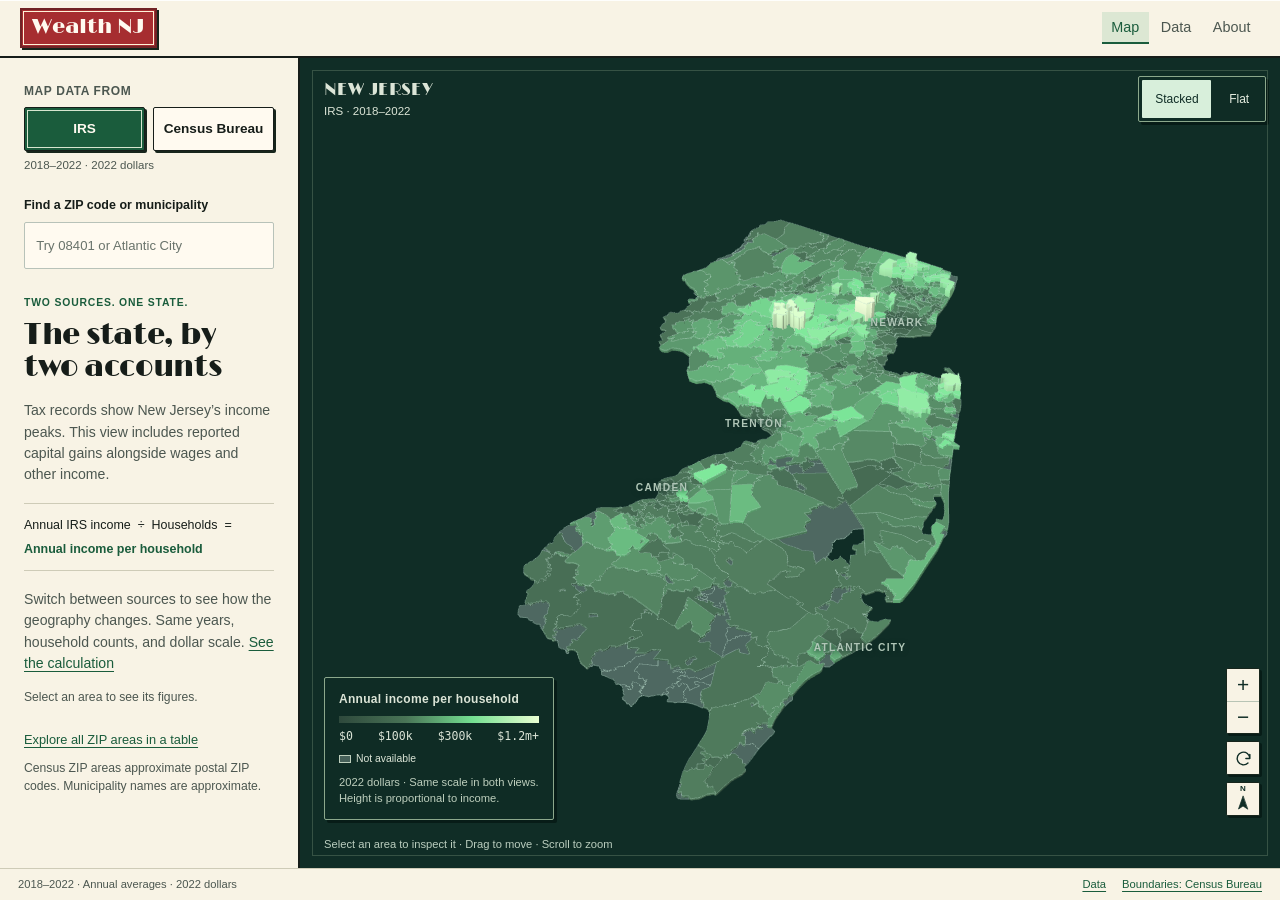
==== docs/index.html @ 8eac376d "Create Wealth NJ with statewide IRS and Census income maps" ====
<!doctype html>
<html lang="en">
  <head>
    <meta charset="utf-8" />
    <meta
      name="viewport"
      content="width=device-width,initial-scale=1,viewport-fit=cover"
    />
<link rel="icon" href="favicon.svg" type="image/svg+xml">
<link rel="apple-touch-icon" href="apple-touch-icon.png">
    <link rel="canonical" href="https://wealthnj.publicworks.nyc/" />
    <meta property="og:url" content="https://wealthnj.publicworks.nyc/" />
    <meta property="og:title" content="Wealth NJ · The state, by two accounts" />
    <meta property="og:type" content="website" />
    <title>Wealth NJ · The state, by two accounts</title>
    <meta
      name="description"
      content="Compare New Jersey income in IRS and Census Bureau data. Same household denominator, years, and dollar scale."
    />
    <meta name="theme-color" content="#113d30" />
    <link rel="stylesheet" href="vendor/maplibre-gl.css" />
    <link rel="stylesheet" href="css/site.css?v=20261002" />
  </head>
  <body class="map-page">
    <a class="skip" href="#controls">Skip to map controls</a
    ><a class="skip" href="data.html#table">Use the data table</a>
    <header class="masthead" data-chrome="masthead"></header>
    <main id="main">
      <h1 class="sr-only">Wealth NJ map</h1>
      <section class="atlas wrap" aria-label="Explore the income map">
        <div id="mobile-search-slot"></div>
        <div class="workspace">
          <aside class="reader" aria-label="Map details">
            <button id="back-to-map" class="back-to-map" type="button">
              <span aria-hidden="true">←</span> Back to map
            </button>
            <div id="reader-content" class="reader-content">
              <div class="layer-control" id="controls">
                <span id="source-label" class="source-label"
                  >Map data from</span
                >
                <div
                  class="source-switch"
                  role="group"
                  aria-labelledby="source-label"
                >
                  <button data-layer="tax" aria-pressed="true">IRS</button>
                  <button data-layer="census" aria-pressed="false">
                    Census Bureau
                  </button>
                </div>
                <p class="fine">2018–2022 · 2022 dollars</p>
              </div>
              <div class="search-block">
                <label for="search">Find a ZIP code or municipality</label
                ><input
                  id="search"
                  type="search"
                  autocomplete="off"
                  placeholder="Try 08401 or Atlantic City"
                  aria-controls="results"
                />
                <div
                  id="results"
                  class="search-results"
                  role="group"
                  aria-label="Search results"
                ></div>
              </div>
              <div id="reading" aria-live="polite">
                <p class="eyebrow">Reading the map</p>
                <h2>IRS</h2>
                <p>Loading the data…</p>
              </div>
              <div id="selection" aria-live="polite"></div>
              <div class="reader-bottom">
                <a href="data.html#table">Explore all ZIP areas in a table</a>
                <p class="fine">
                  Census ZIP areas approximate postal ZIP codes. Municipality names
                  are approximate.
                </p>
              </div>
            </div>
          </aside>
          <div class="map-stage">
            <div
              id="map"
              role="region"
              aria-label="New Jersey income map. Search or use the data table to select an area without a mouse."
            ></div>
            <div class="map-heading">
              <span class="eyebrow">New Jersey</span
              ><span id="map-period">IRS · 2018–2022</span>
            </div>
            <div
              class="map-actions view-switch"
              role="group"
              aria-label="Map view"
            >
              <button id="stacked" aria-pressed="true">Stacked</button>
              <button id="flat" aria-pressed="false">Flat</button>
            </div>
            <div id="map-message" class="map-message" role="status">
              Drawing the state…
            </div>
            <div id="map-tip" class="map-tip" hidden></div>
            <div class="legend" id="legend"></div>
            <div class="map-help">
              Select an area to inspect it ·
              <span class="desktop-help">Drag to move · Scroll to zoom</span
              ><span class="mobile-help">Drag to move</span>
            </div>
          </div>
        </div>
        <div class="atlas-foot">
          <span id="snapshot">Loading source dates…</span
          ><span class="map-credits"
            ><a href="data.html#process">Data</a
            ><a href="https://www.census.gov/programs-surveys/geography/guidance/geo-areas/zctas.html"
              >Boundaries: Census Bureau</a
            ></span
          >
        </div>
      </section>
      <noscript
        ><p class="wrap">
          The map needs JavaScript.
          <a href="data/wealth-nj-zip.csv">Download the complete CSV</a> or
          read the <a href="data.html#process">process</a>.
        </p></noscript
      >
    </main>

    <script src="vendor/maplibre-gl.js"></script>
    <script type="module" src="js/map.js?v=20261002"></script>
  </body>
</html>
---- docs/vendor/maplibre-gl.css ----
.maplibregl-map{font:12px/20px Helvetica Neue,Arial,Helvetica,sans-serif;overflow:hidden;position:relative;-webkit-tap-highlight-color:rgb(0 0 0/0)}.maplibregl-canvas{left:0;position:absolute;top:0}.maplibregl-map:fullscreen{height:100%;width:100%}.maplibregl-ctrl-group button.maplibregl-ctrl-compass{touch-action:none}.maplibregl-canvas-container.maplibregl-interactive,.maplibregl-ctrl-group button.maplibregl-ctrl-compass{cursor:grab;-webkit-user-select:none;-moz-user-select:none;user-select:none}.maplibregl-canvas-container.maplibregl-interactive.maplibregl-track-pointer{cursor:pointer}.maplibregl-canvas-container.maplibregl-interactive:active,.maplibregl-ctrl-group button.maplibregl-ctrl-compass:active{cursor:grabbing}.maplibregl-canvas-container.maplibregl-touch-zoom-rotate,.maplibregl-canvas-container.maplibregl-touch-zoom-rotate .maplibregl-canvas{touch-action:pan-x pan-y}.maplibregl-canvas-container.maplibregl-touch-drag-pan,.maplibregl-canvas-container.maplibregl-touch-drag-pan .maplibregl-canvas{touch-action:pinch-zoom}.maplibregl-canvas-container.maplibregl-touch-zoom-rotate.maplibregl-touch-drag-pan,.maplibregl-canvas-container.maplibregl-touch-zoom-rotate.maplibregl-touch-drag-pan .maplibregl-canvas{touch-action:none}.maplibregl-canvas-container.maplibregl-touch-drag-pan.maplibregl-cooperative-gestures,.maplibregl-canvas-container.maplibregl-touch-drag-pan.maplibregl-cooperative-gestures .maplibregl-canvas{touch-action:pan-x pan-y}.maplibregl-ctrl-bottom-left,.maplibregl-ctrl-bottom-right,.maplibregl-ctrl-top-left,.maplibregl-ctrl-top-right{pointer-events:none;position:absolute;z-index:2}.maplibregl-ctrl-top-left{left:0;top:0}.maplibregl-ctrl-top-right{right:0;top:0}.maplibregl-ctrl-bottom-left{bottom:0;left:0}.maplibregl-ctrl-bottom-right{bottom:0;right:0}.maplibregl-ctrl{clear:both;pointer-events:auto;transform:translate(0)}.maplibregl-ctrl-top-left .maplibregl-ctrl{float:left;margin:10px 0 0 10px}.maplibregl-ctrl-top-right .maplibregl-ctrl{float:right;margin:10px 10px 0 0}.maplibregl-ctrl-bottom-left .maplibregl-ctrl{float:left;margin:0 0 10px 10px}.maplibregl-ctrl-bottom-right .maplibregl-ctrl{float:right;margin:0 10px 10px 0}.maplibregl-ctrl-group{background:#fff;border-radius:4px}.maplibregl-ctrl-group:not(:empty){box-shadow:0 0 0 2px rgba(0,0,0,.1)}@media (forced-colors:active){.maplibregl-ctrl-group:not(:empty){box-shadow:0 0 0 2px ButtonText}}.maplibregl-ctrl-group button{background-color:transparent;border:0;box-sizing:border-box;cursor:pointer;display:block;height:29px;outline:none;padding:0;width:29px}.maplibregl-ctrl-group button+button{border-top:1px solid #ddd}.maplibregl-ctrl button .maplibregl-ctrl-icon{background-position:50%;background-repeat:no-repeat;display:block;height:100%;width:100%}@media (forced-colors:active){.maplibregl-ctrl-icon{background-color:transparent}.maplibregl-ctrl-group button+button{border-top:1px solid ButtonText}}.maplibregl-ctrl button::-moz-focus-inner{border:0;padding:0}.maplibregl-ctrl-attrib-button:focus,.maplibregl-ctrl-group button:focus{box-shadow:0 0 2px 2px #0096ff}.maplibregl-ctrl button:disabled{cursor:not-allowed}.maplibregl-ctrl button:disabled .maplibregl-ctrl-icon{opacity:.25}.maplibregl-ctrl button:not(:disabled):hover{background-color:rgb(0 0 0/5%)}.maplibregl-ctrl-group button:focus:focus-visible{box-shadow:0 0 2px 2px #0096ff}.maplibregl-ctrl-group button:focus:not(:focus-visible){box-shadow:none}.maplibregl-ctrl-group button:focus:first-child{border-radius:4px 4px 0 0}.maplibregl-ctrl-group button:focus:last-child{border-radius:0 0 4px 4px}.maplibregl-ctrl-group button:focus:only-child{border-radius:inherit}.maplibregl-ctrl button.maplibregl-ctrl-zoom-out .maplibregl-ctrl-icon{background-image:url("data:image/svg+xml;charset=utf-8,%3Csvg xmlns='http://www.w3.org/2000/svg' width='29' height='29' fill='%23333' viewBox='0 0 29 29'%3E%3Cpath d='M10 13c-.75 0-1.5.75-1.5 1.5S9.25 16 10 16h9c.75 0 1.5-.75 1.5-1.5S19.75 13 19 13z'/%3E%3C/svg%3E")}.maplibregl-ctrl button.maplibregl-ctrl-zoom-in .maplibregl-ctrl-icon{background-image:url("data:image/svg+xml;charset=utf-8,%3Csvg xmlns='http://www.w3.org/2000/svg' width='29' height='29' fill='%23333' viewBox='0 0 29 29'%3E%3Cpath d='M14.5 8.5c-.75 0-1.5.75-1.5 1.5v3h-3c-.75 0-1.5.75-1.5 1.5S9.25 16 10 16h3v3c0 .75.75 1.5 1.5 1.5S16 19.75 16 19v-3h3c.75 0 1.5-.75 1.5-1.5S19.75 13 19 13h-3v-3c0-.75-.75-1.5-1.5-1.5'/%3E%3C/svg%3E")}@media (forced-colors:active){.maplibregl-ctrl button.maplibregl-ctrl-zoom-out .maplibregl-ctrl-icon{background-image:url("data:image/svg+xml;charset=utf-8,%3Csvg xmlns='http://www.w3.org/2000/svg' width='29' height='29' fill='%23fff' viewBox='0 0 29 29'%3E%3Cpath d='M10 13c-.75 0-1.5.75-1.5 1.5S9.25 16 10 16h9c.75 0 1.5-.75 1.5-1.5S19.75 13 19 13z'/%3E%3C/svg%3E")}.maplibregl-ctrl button.maplibregl-ctrl-zoom-in .maplibregl-ctrl-icon{background-image:url("data:image/svg+xml;charset=utf-8,%3Csvg xmlns='http://www.w3.org/2000/svg' width='29' height='29' fill='%23fff' viewBox='0 0 29 29'%3E%3Cpath d='M14.5 8.5c-.75 0-1.5.75-1.5 1.5v3h-3c-.75 0-1.5.75-1.5 1.5S9.25 16 10 16h3v3c0 .75.75 1.5 1.5 1.5S16 19.75 16 19v-3h3c.75 0 1.5-.75 1.5-1.5S19.75 13 19 13h-3v-3c0-.75-.75-1.5-1.5-1.5'/%3E%3C/svg%3E")}}@media (forced-colors:active) and (prefers-color-scheme:light){.maplibregl-ctrl button.maplibregl-ctrl-zoom-out .maplibregl-ctrl-icon{background-image:url("data:image/svg+xml;charset=utf-8,%3Csvg xmlns='http://www.w3.org/2000/svg' width='29' height='29' viewBox='0 0 29 29'%3E%3Cpath d='M10 13c-.75 0-1.5.75-1.5 1.5S9.25 16 10 16h9c.75 0 1.5-.75 1.5-1.5S19.75 13 19 13z'/%3E%3C/svg%3E")}.maplibregl-ctrl button.maplibregl-ctrl-zoom-in .maplibregl-ctrl-icon{background-image:url("data:image/svg+xml;charset=utf-8,%3Csvg xmlns='http://www.w3.org/2000/svg' width='29' height='29' viewBox='0 0 29 29'%3E%3Cpath d='M14.5 8.5c-.75 0-1.5.75-1.5 1.5v3h-3c-.75 0-1.5.75-1.5 1.5S9.25 16 10 16h3v3c0 .75.75 1.5 1.5 1.5S16 19.75 16 19v-3h3c.75 0 1.5-.75 1.5-1.5S19.75 13 19 13h-3v-3c0-.75-.75-1.5-1.5-1.5'/%3E%3C/svg%3E")}}.maplibregl-ctrl button.maplibregl-ctrl-fullscreen .maplibregl-ctrl-icon{background-image:url("data:image/svg+xml;charset=utf-8,%3Csvg xmlns='http://www.w3.org/2000/svg' width='29' height='29' fill='%23333' viewBox='0 0 29 29'%3E%3Cpath d='M24 16v5.5c0 1.75-.75 2.5-2.5 2.5H16v-1l3-1.5-4-5.5 1-1 5.5 4 1.5-3zM6 16l1.5 3 5.5-4 1 1-4 5.5 3 1.5v1H7.5C5.75 24 5 23.25 5 21.5V16zm7-11v1l-3 1.5 4 5.5-1 1-5.5-4L6 13H5V7.5C5 5.75 5.75 5 7.5 5zm11 2.5c0-1.75-.75-2.5-2.5-2.5H16v1l3 1.5-4 5.5 1 1 5.5-4 1.5 3h1z'/%3E%3C/svg%3E")}.maplibregl-ctrl button.maplibregl-ctrl-shrink .maplibregl-ctrl-icon{background-image:url("data:image/svg+xml;charset=utf-8,%3Csvg xmlns='http://www.w3.org/2000/svg' width='29' height='29' viewBox='0 0 29 29'%3E%3Cpath d='M18.5 16c-1.75 0-2.5.75-2.5 2.5V24h1l1.5-3 5.5 4 1-1-4-5.5 3-1.5v-1zM13 18.5c0-1.75-.75-2.5-2.5-2.5H5v1l3 1.5L4 24l1 1 5.5-4 1.5 3h1zm3-8c0 1.75.75 2.5 2.5 2.5H24v-1l-3-1.5L25 5l-1-1-5.5 4L17 5h-1zM10.5 13c1.75 0 2.5-.75 2.5-2.5V5h-1l-1.5 3L5 4 4 5l4 5.5L5 12v1z'/%3E%3C/svg%3E")}@media (forced-colors:active){.maplibregl-ctrl button.maplibregl-ctrl-fullscreen .maplibregl-ctrl-icon{background-image:url("data:image/svg+xml;charset=utf-8,%3Csvg xmlns='http://www.w3.org/2000/svg' width='29' height='29' fill='%23fff' viewBox='0 0 29 29'%3E%3Cpath d='M24 16v5.5c0 1.75-.75 2.5-2.5 2.5H16v-1l3-1.5-4-5.5 1-1 5.5 4 1.5-3zM6 16l1.5 3 5.5-4 1 1-4 5.5 3 1.5v1H7.5C5.75 24 5 23.25 5 21.5V16zm7-11v1l-3 1.5 4 5.5-1 1-5.5-4L6 13H5V7.5C5 5.75 5.75 5 7.5 5zm11 2.5c0-1.75-.75-2.5-2.5-2.5H16v1l3 1.5-4 5.5 1 1 5.5-4 1.5 3h1z'/%3E%3C/svg%3E")}.maplibregl-ctrl button.maplibregl-ctrl-shrink .maplibregl-ctrl-icon{background-image:url("data:image/svg+xml;charset=utf-8,%3Csvg xmlns='http://www.w3.org/2000/svg' width='29' height='29' fill='%23fff' viewBox='0 0 29 29'%3E%3Cpath d='M18.5 16c-1.75 0-2.5.75-2.5 2.5V24h1l1.5-3 5.5 4 1-1-4-5.5 3-1.5v-1zM13 18.5c0-1.75-.75-2.5-2.5-2.5H5v1l3 1.5L4 24l1 1 5.5-4 1.5 3h1zm3-8c0 1.75.75 2.5 2.5 2.5H24v-1l-3-1.5L25 5l-1-1-5.5 4L17 5h-1zM10.5 13c1.75 0 2.5-.75 2.5-2.5V5h-1l-1.5 3L5 4 4 5l4 5.5L5 12v1z'/%3E%3C/svg%3E")}}@media (forced-colors:active) and (prefers-color-scheme:light){.maplibregl-ctrl button.maplibregl-ctrl-fullscreen .maplibregl-ctrl-icon{background-image:url("data:image/svg+xml;charset=utf-8,%3Csvg xmlns='http://www.w3.org/2000/svg' width='29' height='29' viewBox='0 0 29 29'%3E%3Cpath d='M24 16v5.5c0 1.75-.75 2.5-2.5 2.5H16v-1l3-1.5-4-5.5 1-1 5.5 4 1.5-3zM6 16l1.5 3 5.5-4 1 1-4 5.5 3 1.5v1H7.5C5.75 24 5 23.25 5 21.5V16zm7-11v1l-3 1.5 4 5.5-1 1-5.5-4L6 13H5V7.5C5 5.75 5.75 5 7.5 5zm11 2.5c0-1.75-.75-2.5-2.5-2.5H16v1l3 1.5-4 5.5 1 1 5.5-4 1.5 3h1z'/%3E%3C/svg%3E")}.maplibregl-ctrl button.maplibregl-ctrl-shrink .maplibregl-ctrl-icon{background-image:url("data:image/svg+xml;charset=utf-8,%3Csvg xmlns='http://www.w3.org/2000/svg' width='29' height='29' viewBox='0 0 29 29'%3E%3Cpath d='M18.5 16c-1.75 0-2.5.75-2.5 2.5V24h1l1.5-3 5.5 4 1-1-4-5.5 3-1.5v-1zM13 18.5c0-1.75-.75-2.5-2.5-2.5H5v1l3 1.5L4 24l1 1 5.5-4 1.5 3h1zm3-8c0 1.75.75 2.5 2.5 2.5H24v-1l-3-1.5L25 5l-1-1-5.5 4L17 5h-1zM10.5 13c1.75 0 2.5-.75 2.5-2.5V5h-1l-1.5 3L5 4 4 5l4 5.5L5 12v1z'/%3E%3C/svg%3E")}}.maplibregl-ctrl button.maplibregl-ctrl-compass .maplibregl-ctrl-icon{background-image:url("data:image/svg+xml;charset=utf-8,%3Csvg xmlns='http://www.w3.org/2000/svg' width='29' height='29' fill='%23333' viewBox='0 0 29 29'%3E%3Cpath d='m10.5 14 4-8 4 8z'/%3E%3Cpath fill='%23ccc' d='m10.5 16 4 8 4-8z'/%3E%3C/svg%3E")}@media (forced-colors:active){.maplibregl-ctrl button.maplibregl-ctrl-compass .maplibregl-ctrl-icon{background-image:url("data:image/svg+xml;charset=utf-8,%3Csvg xmlns='http://www.w3.org/2000/svg' width='29' height='29' fill='%23fff' viewBox='0 0 29 29'%3E%3Cpath d='m10.5 14 4-8 4 8z'/%3E%3Cpath fill='%23ccc' d='m10.5 16 4 8 4-8z'/%3E%3C/svg%3E")}}@media (forced-colors:active) and (prefers-color-scheme:light){.maplibregl-ctrl button.maplibregl-ctrl-compass .maplibregl-ctrl-icon{background-image:url("data:image/svg+xml;charset=utf-8,%3Csvg xmlns='http://www.w3.org/2000/svg' width='29' height='29' viewBox='0 0 29 29'%3E%3Cpath d='m10.5 14 4-8 4 8z'/%3E%3Cpath fill='%23ccc' d='m10.5 16 4 8 4-8z'/%3E%3C/svg%3E")}}.maplibregl-ctrl button.maplibregl-ctrl-terrain .maplibregl-ctrl-icon{background-image:url("data:image/svg+xml;charset=utf-8,%3Csvg xmlns='http://www.w3.org/2000/svg' width='22' height='22' fill='%23333' viewBox='0 0 22 22'%3E%3Cpath d='m1.754 13.406 4.453-4.851 3.09 3.09 3.281 3.277.969-.969-3.309-3.312 3.844-4.121 6.148 6.886h1.082v-.855l-7.207-8.07-4.84 5.187L6.169 6.57l-5.48 5.965v.871ZM.688 16.844h20.625v1.375H.688Zm0 0'/%3E%3C/svg%3E")}.maplibregl-ctrl button.maplibregl-ctrl-terrain-enabled .maplibregl-ctrl-icon{background-image:url("data:image/svg+xml;charset=utf-8,%3Csvg xmlns='http://www.w3.org/2000/svg' width='22' height='22' fill='%2333b5e5' viewBox='0 0 22 22'%3E%3Cpath d='m1.754 13.406 4.453-4.851 3.09 3.09 3.281 3.277.969-.969-3.309-3.312 3.844-4.121 6.148 6.886h1.082v-.855l-7.207-8.07-4.84 5.187L6.169 6.57l-5.48 5.965v.871ZM.688 16.844h20.625v1.375H.688Zm0 0'/%3E%3C/svg%3E")}.maplibregl-ctrl button.maplibregl-ctrl-geolocate .maplibregl-ctrl-icon{background-image:url("data:image/svg+xml;charset=utf-8,%3Csvg xmlns='http://www.w3.org/2000/svg' width='29' height='29' fill='%23333' viewBox='0 0 20 20'%3E%3Cpath d='M10 4C9 4 9 5 9 5v.1A5 5 0 0 0 5.1 9H5s-1 0-1 1 1 1 1 1h.1A5 5 0 0 0 9 14.9v.1s0 1 1 1 1-1 1-1v-.1a5 5 0 0 0 3.9-3.9h.1s1 0 1-1-1-1-1-1h-.1A5 5 0 0 0 11 5.1V5s0-1-1-1m0 2.5a3.5 3.5 0 1 1 0 7 3.5 3.5 0 1 1 0-7'/%3E%3Ccircle cx='10' cy='10' r='2'/%3E%3C/svg%3E")}.maplibregl-ctrl button.maplibregl-ctrl-geolocate:disabled .maplibregl-ctrl-icon{background-image:url("data:image/svg+xml;charset=utf-8,%3Csvg xmlns='http://www.w3.org/2000/svg' width='29' height='29' fill='%23aaa' viewBox='0 0 20 20'%3E%3Cpath d='M10 4C9 4 9 5 9 5v.1A5 5 0 0 0 5.1 9H5s-1 0-1 1 1 1 1 1h.1A5 5 0 0 0 9 14.9v.1s0 1 1 1 1-1 1-1v-.1a5 5 0 0 0 3.9-3.9h.1s1 0 1-1-1-1-1-1h-.1A5 5 0 0 0 11 5.1V5s0-1-1-1m0 2.5a3.5 3.5 0 1 1 0 7 3.5 3.5 0 1 1 0-7'/%3E%3Ccircle cx='10' cy='10' r='2'/%3E%3Cpath fill='red' d='m14 5 1 1-9 9-1-1z'/%3E%3C/svg%3E")}.maplibregl-ctrl button.maplibregl-ctrl-geolocate.maplibregl-ctrl-geolocate-active .maplibregl-ctrl-icon{background-image:url("data:image/svg+xml;charset=utf-8,%3Csvg xmlns='http://www.w3.org/2000/svg' width='29' height='29' fill='%2333b5e5' viewBox='0 0 20 20'%3E%3Cpath d='M10 4C9 4 9 5 9 5v.1A5 5 0 0 0 5.1 9H5s-1 0-1 1 1 1 1 1h.1A5 5 0 0 0 9 14.9v.1s0 1 1 1 1-1 1-1v-.1a5 5 0 0 0 3.9-3.9h.1s1 0 1-1-1-1-1-1h-.1A5 5 0 0 0 11 5.1V5s0-1-1-1m0 2.5a3.5 3.5 0 1 1 0 7 3.5 3.5 0 1 1 0-7'/%3E%3Ccircle cx='10' cy='10' r='2'/%3E%3C/svg%3E")}.maplibregl-ctrl button.maplibregl-ctrl-geolocate.maplibregl-ctrl-geolocate-active-error .maplibregl-ctrl-icon{background-image:url("data:image/svg+xml;charset=utf-8,%3Csvg xmlns='http://www.w3.org/2000/svg' width='29' height='29' fill='%23e58978' viewBox='0 0 20 20'%3E%3Cpath d='M10 4C9 4 9 5 9 5v.1A5 5 0 0 0 5.1 9H5s-1 0-1 1 1 1 1 1h.1A5 5 0 0 0 9 14.9v.1s0 1 1 1 1-1 1-1v-.1a5 5 0 0 0 3.9-3.9h.1s1 0 1-1-1-1-1-1h-.1A5 5 0 0 0 11 5.1V5s0-1-1-1m0 2.5a3.5 3.5 0 1 1 0 7 3.5 3.5 0 1 1 0-7'/%3E%3Ccircle cx='10' cy='10' r='2'/%3E%3C/svg%3E")}.maplibregl-ctrl button.maplibregl-ctrl-geolocate.maplibregl-ctrl-geolocate-background .maplibregl-ctrl-icon{background-image:url("data:image/svg+xml;charset=utf-8,%3Csvg xmlns='http://www.w3.org/2000/svg' width='29' height='29' fill='%2333b5e5' viewBox='0 0 20 20'%3E%3Cpath d='M10 4C9 4 9 5 9 5v.1A5 5 0 0 0 5.1 9H5s-1 0-1 1 1 1 1 1h.1A5 5 0 0 0 9 14.9v.1s0 1 1 1 1-1 1-1v-.1a5 5 0 0 0 3.9-3.9h.1s1 0 1-1-1-1-1-1h-.1A5 5 0 0 0 11 5.1V5s0-1-1-1m0 2.5a3.5 3.5 0 1 1 0 7 3.5 3.5 0 1 1 0-7'/%3E%3C/svg%3E")}.maplibregl-ctrl button.maplibregl-ctrl-geolocate.maplibregl-ctrl-geolocate-background-error .maplibregl-ctrl-icon{background-image:url("data:image/svg+xml;charset=utf-8,%3Csvg xmlns='http://www.w3.org/2000/svg' width='29' height='29' fill='%23e54e33' viewBox='0 0 20 20'%3E%3Cpath d='M10 4C9 4 9 5 9 5v.1A5 5 0 0 0 5.1 9H5s-1 0-1 1 1 1 1 1h.1A5 5 0 0 0 9 14.9v.1s0 1 1 1 1-1 1-1v-.1a5 5 0 0 0 3.9-3.9h.1s1 0 1-1-1-1-1-1h-.1A5 5 0 0 0 11 5.1V5s0-1-1-1m0 2.5a3.5 3.5 0 1 1 0 7 3.5 3.5 0 1 1 0-7'/%3E%3C/svg%3E")}.maplibregl-ctrl button.maplibregl-ctrl-geolocate.maplibregl-ctrl-geolocate-waiting .maplibregl-ctrl-icon{animation:maplibregl-spin 2s linear infinite}@media (forced-colors:active){.maplibregl-ctrl button.maplibregl-ctrl-geolocate .maplibregl-ctrl-icon{background-image:url("data:image/svg+xml;charset=utf-8,%3Csvg xmlns='http://www.w3.org/2000/svg' width='29' height='29' fill='%23fff' viewBox='0 0 20 20'%3E%3Cpath d='M10 4C9 4 9 5 9 5v.1A5 5 0 0 0 5.1 9H5s-1 0-1 1 1 1 1 1h.1A5 5 0 0 0 9 14.9v.1s0 1 1 1 1-1 1-1v-.1a5 5 0 0 0 3.9-3.9h.1s1 0 1-1-1-1-1-1h-.1A5 5 0 0 0 11 5.1V5s0-1-1-1m0 2.5a3.5 3.5 0 1 1 0 7 3.5 3.5 0 1 1 0-7'/%3E%3Ccircle cx='10' cy='10' r='2'/%3E%3C/svg%3E")}.maplibregl-ctrl button.maplibregl-ctrl-geolocate:disabled .maplibregl-ctrl-icon{background-image:url("data:image/svg+xml;charset=utf-8,%3Csvg xmlns='http://www.w3.org/2000/svg' width='29' height='29' fill='%23999' viewBox='0 0 20 20'%3E%3Cpath d='M10 4C9 4 9 5 9 5v.1A5 5 0 0 0 5.1 9H5s-1 0-1 1 1 1 1 1h.1A5 5 0 0 0 9 14.9v.1s0 1 1 1 1-1 1-1v-.1a5 5 0 0 0 3.9-3.9h.1s1 0 1-1-1-1-1-1h-.1A5 5 0 0 0 11 5.1V5s0-1-1-1m0 2.5a3.5 3.5 0 1 1 0 7 3.5 3.5 0 1 1 0-7'/%3E%3Ccircle cx='10' cy='10' r='2'/%3E%3Cpath fill='red' d='m14 5 1 1-9 9-1-1z'/%3E%3C/svg%3E")}.maplibregl-ctrl button.maplibregl-ctrl-geolocate.maplibregl-ctrl-geolocate-active .maplibregl-ctrl-icon{background-image:url("data:image/svg+xml;charset=utf-8,%3Csvg xmlns='http://www.w3.org/2000/svg' width='29' height='29' fill='%2333b5e5' viewBox='0 0 20 20'%3E%3Cpath d='M10 4C9 4 9 5 9 5v.1A5 5 0 0 0 5.1 9H5s-1 0-1 1 1 1 1 1h.1A5 5 0 0 0 9 14.9v.1s0 1 1 1 1-1 1-1v-.1a5 5 0 0 0 3.9-3.9h.1s1 0 1-1-1-1-1-1h-.1A5 5 0 0 0 11 5.1V5s0-1-1-1m0 2.5a3.5 3.5 0 1 1 0 7 3.5 3.5 0 1 1 0-7'/%3E%3Ccircle cx='10' cy='10' r='2'/%3E%3C/svg%3E")}.maplibregl-ctrl button.maplibregl-ctrl-geolocate.maplibregl-ctrl-geolocate-active-error .maplibregl-ctrl-icon{background-image:url("data:image/svg+xml;charset=utf-8,%3Csvg xmlns='http://www.w3.org/2000/svg' width='29' height='29' fill='%23e58978' viewBox='0 0 20 20'%3E%3Cpath d='M10 4C9 4 9 5 9 5v.1A5 5 0 0 0 5.1 9H5s-1 0-1 1 1 1 1 1h.1A5 5 0 0 0 9 14.9v.1s0 1 1 1 1-1 1-1v-.1a5 5 0 0 0 3.9-3.9h.1s1 0 1-1-1-1-1-1h-.1A5 5 0 0 0 11 5.1V5s0-1-1-1m0 2.5a3.5 3.5 0 1 1 0 7 3.5 3.5 0 1 1 0-7'/%3E%3Ccircle cx='10' cy='10' r='2'/%3E%3C/svg%3E")}.maplibregl-ctrl button.maplibregl-ctrl-geolocate.maplibregl-ctrl-geolocate-background .maplibregl-ctrl-icon{background-image:url("data:image/svg+xml;charset=utf-8,%3Csvg xmlns='http://www.w3.org/2000/svg' width='29' height='29' fill='%2333b5e5' viewBox='0 0 20 20'%3E%3Cpath d='M10 4C9 4 9 5 9 5v.1A5 5 0 0 0 5.1 9H5s-1 0-1 1 1 1 1 1h.1A5 5 0 0 0 9 14.9v.1s0 1 1 1 1-1 1-1v-.1a5 5 0 0 0 3.9-3.9h.1s1 0 1-1-1-1-1-1h-.1A5 5 0 0 0 11 5.1V5s0-1-1-1m0 2.5a3.5 3.5 0 1 1 0 7 3.5 3.5 0 1 1 0-7'/%3E%3C/svg%3E")}.maplibregl-ctrl button.maplibregl-ctrl-geolocate.maplibregl-ctrl-geolocate-background-error .maplibregl-ctrl-icon{background-image:url("data:image/svg+xml;charset=utf-8,%3Csvg xmlns='http://www.w3.org/2000/svg' width='29' height='29' fill='%23e54e33' viewBox='0 0 20 20'%3E%3Cpath d='M10 4C9 4 9 5 9 5v.1A5 5 0 0 0 5.1 9H5s-1 0-1 1 1 1 1 1h.1A5 5 0 0 0 9 14.9v.1s0 1 1 1 1-1 1-1v-.1a5 5 0 0 0 3.9-3.9h.1s1 0 1-1-1-1-1-1h-.1A5 5 0 0 0 11 5.1V5s0-1-1-1m0 2.5a3.5 3.5 0 1 1 0 7 3.5 3.5 0 1 1 0-7'/%3E%3C/svg%3E")}}@media (forced-colors:active) and (prefers-color-scheme:light){.maplibregl-ctrl button.maplibregl-ctrl-geolocate .maplibregl-ctrl-icon{background-image:url("data:image/svg+xml;charset=utf-8,%3Csvg xmlns='http://www.w3.org/2000/svg' width='29' height='29' viewBox='0 0 20 20'%3E%3Cpath d='M10 4C9 4 9 5 9 5v.1A5 5 0 0 0 5.1 9H5s-1 0-1 1 1 1 1 1h.1A5 5 0 0 0 9 14.9v.1s0 1 1 1 1-1 1-1v-.1a5 5 0 0 0 3.9-3.9h.1s1 0 1-1-1-1-1-1h-.1A5 5 0 0 0 11 5.1V5s0-1-1-1m0 2.5a3.5 3.5 0 1 1 0 7 3.5 3.5 0 1 1 0-7'/%3E%3Ccircle cx='10' cy='10' r='2'/%3E%3C/svg%3E")}.maplibregl-ctrl button.maplibregl-ctrl-geolocate:disabled .maplibregl-ctrl-icon{background-image:url("data:image/svg+xml;charset=utf-8,%3Csvg xmlns='http://www.w3.org/2000/svg' width='29' height='29' fill='%23666' viewBox='0 0 20 20'%3E%3Cpath d='M10 4C9 4 9 5 9 5v.1A5 5 0 0 0 5.1 9H5s-1 0-1 1 1 1 1 1h.1A5 5 0 0 0 9 14.9v.1s0 1 1 1 1-1 1-1v-.1a5 5 0 0 0 3.9-3.9h.1s1 0 1-1-1-1-1-1h-.1A5 5 0 0 0 11 5.1V5s0-1-1-1m0 2.5a3.5 3.5 0 1 1 0 7 3.5 3.5 0 1 1 0-7'/%3E%3Ccircle cx='10' cy='10' r='2'/%3E%3Cpath fill='red' d='m14 5 1 1-9 9-1-1z'/%3E%3C/svg%3E")}}@keyframes maplibregl-spin{0%{transform:rotate(0deg)}to{transform:rotate(1turn)}}a.maplibregl-ctrl-logo{background-image:url("data:image/svg+xml;charset=utf-8,%3Csvg xmlns='http://www.w3.org/2000/svg' width='88' height='23' fill='none'%3E%3Cpath fill='%23000' fill-opacity='.4' fill-rule='evenodd' d='M17.408 16.796h-1.827l2.501-12.095h.198l3.324 6.533.988 2.19.988-2.19 3.258-6.533h.181l2.6 12.095h-1.81l-1.218-5.644-.362-1.71-.658 1.71-2.929 5.644h-.098l-2.914-5.644-.757-1.71-.345 1.71zm1.958-3.42-.726 3.663a1.255 1.255 0 0 1-1.232 1.011h-1.827a1.255 1.255 0 0 1-1.229-1.509l2.501-12.095a1.255 1.255 0 0 1 1.23-1.001h.197a1.25 1.25 0 0 1 1.12.685l3.19 6.273 3.125-6.263a1.25 1.25 0 0 1 1.123-.695h.181a1.255 1.255 0 0 1 1.227.991l1.443 6.71a5 5 0 0 1 .314-.787l.009-.016a4.6 4.6 0 0 1 1.777-1.887c.782-.46 1.668-.667 2.611-.667a4.6 4.6 0 0 1 1.7.32l.306.134c.21-.16.474-.256.759-.256h1.694a1.255 1.255 0 0 1 1.212.925 1.255 1.255 0 0 1 1.212-.925h1.711c.284 0 .545.094.755.252.613-.3 1.312-.45 2.075-.45 1.356 0 2.557.445 3.482 1.4q.47.48.763 1.064V4.701a1.255 1.255 0 0 1 1.255-1.255h1.86A1.255 1.255 0 0 1 54.44 4.7v9.194h2.217c.19 0 .37.043.532.118v-4.77c0-.356.147-.678.385-.906a2.42 2.42 0 0 1-.682-1.71c0-.665.267-1.253.735-1.7a2.45 2.45 0 0 1 1.722-.674 2.43 2.43 0 0 1 1.705.675q.318.302.504.683V4.7a1.255 1.255 0 0 1 1.255-1.255h1.744A1.255 1.255 0 0 1 65.812 4.7v3.335a4.8 4.8 0 0 1 1.526-.246c.938 0 1.817.214 2.59.69a4.47 4.47 0 0 1 1.67 1.743v-.98a1.255 1.255 0 0 1 1.256-1.256h1.777c.233 0 .451.064.639.174a3.4 3.4 0 0 1 1.567-.372c.346 0 .861.02 1.285.232a1.25 1.25 0 0 1 .689 1.004 4.7 4.7 0 0 1 .853-.588c.795-.44 1.675-.647 2.61-.647 1.385 0 2.65.39 3.525 1.396.836.938 1.168 2.173 1.168 3.528q-.001.515-.056 1.051a1.255 1.255 0 0 1-.947 1.09l.408.952a1.255 1.255 0 0 1-.477 1.552c-.418.268-.92.463-1.458.612-.613.171-1.304.244-2.049.244-1.06 0-2.043-.207-2.886-.698l-.015-.008c-.798-.48-1.419-1.135-1.818-1.963l-.004-.008a5.8 5.8 0 0 1-.548-2.512q0-.429.053-.843a1.3 1.3 0 0 1-.333-.086l-.166-.004c-.223 0-.426.062-.643.228-.03.024-.142.139-.142.59v3.883a1.255 1.255 0 0 1-1.256 1.256h-1.777a1.255 1.255 0 0 1-1.256-1.256V15.69l-.032.057a4.8 4.8 0 0 1-1.86 1.833 5.04 5.04 0 0 1-2.484.634 4.5 4.5 0 0 1-1.935-.424 1.25 1.25 0 0 1-.764.258h-1.71a1.255 1.255 0 0 1-1.256-1.255V7.687a2.4 2.4 0 0 1-.428.625c.253.23.412.561.412.93v7.553a1.255 1.255 0 0 1-1.256 1.255h-1.843a1.25 1.25 0 0 1-.894-.373c-.228.23-.544.373-.894.373H51.32a1.255 1.255 0 0 1-1.256-1.255v-1.251l-.061.117a4.7 4.7 0 0 1-1.782 1.884 4.77 4.77 0 0 1-2.485.67 5.6 5.6 0 0 1-1.485-.188l.009 2.764a1.255 1.255 0 0 1-1.255 1.259h-1.729a1.255 1.255 0 0 1-1.255-1.255v-3.537a1.255 1.255 0 0 1-1.167.793h-1.679a1.25 1.25 0 0 1-.77-.263 4.5 4.5 0 0 1-1.945.429c-.885 0-1.724-.21-2.495-.632l-.017-.01a5 5 0 0 1-1.081-.836 1.255 1.255 0 0 1-1.254 1.312h-1.81a1.255 1.255 0 0 1-1.228-.99l-.782-3.625-2.044 3.939a1.25 1.25 0 0 1-1.115.676h-.098a1.25 1.25 0 0 1-1.116-.68l-2.061-3.994zM35.92 16.63l.207-.114.223-.15q.493-.356.735-.785l.061-.118.033 1.332h1.678V9.242h-1.694l-.033 1.267q-.133-.329-.526-.658l-.032-.028a3.2 3.2 0 0 0-.668-.428l-.27-.12a3.3 3.3 0 0 0-1.235-.23q-1.136-.001-1.974.493a3.36 3.36 0 0 0-1.3 1.382q-.445.89-.444 2.074 0 1.2.51 2.107a3.8 3.8 0 0 0 1.382 1.381 3.9 3.9 0 0 0 1.893.477q.795 0 1.455-.33zm-2.789-5.38q-.576.675-.575 1.762 0 1.102.559 1.794.576.675 1.645.675a2.25 2.25 0 0 0 .934-.19 2.2 2.2 0 0 0 .468-.29l.178-.161a2.2 2.2 0 0 0 .397-.561q.244-.5.244-1.15v-.115q0-.708-.296-1.267l-.043-.077a2.2 2.2 0 0 0-.633-.709l-.13-.086-.047-.028a2.1 2.1 0 0 0-1.073-.285q-1.052 0-1.629.692zm2.316 2.706c.163-.17.28-.407.28-.83v-.114c0-.292-.06-.508-.15-.68a.96.96 0 0 0-.353-.389.85.85 0 0 0-.464-.127c-.4 0-.56.114-.664.239l-.01.012c-.148.174-.275.45-.275.945 0 .506.122.801.27.99.097.11.266.224.68.224.303 0 .504-.09.687-.269zm7.545 1.705a2.6 2.6 0 0 0 .331.423q.319.33.755.548l.173.074q.65.255 1.49.255 1.02 0 1.844-.493a3.45 3.45 0 0 0 1.316-1.4q.493-.904.493-2.089 0-1.909-.988-2.913-.988-1.02-2.584-1.02-.898 0-1.575.347a3 3 0 0 0-.415.262l-.199.166a3.4 3.4 0 0 0-.64.82V9.242h-1.712v11.553h1.729l-.017-5.134zm.53-1.138q.206.29.48.5l.155.11.053.034q.51.296 1.119.297 1.07 0 1.645-.675.577-.69.576-1.762 0-1.119-.576-1.777-.558-.675-1.645-.675-.435 0-.835.16a2 2 0 0 0-.284.136 2 2 0 0 0-.363.254 2.2 2.2 0 0 0-.46.569l-.082.162a2.6 2.6 0 0 0-.213 1.072v.115q0 .707.296 1.267l.135.211zm.964-.818a1.1 1.1 0 0 0 .367.385.94.94 0 0 0 .476.118c.423 0 .59-.117.687-.23.159-.194.28-.478.28-.95 0-.53-.133-.8-.266-.952l-.021-.025c-.078-.094-.231-.221-.68-.221a1 1 0 0 0-.503.135l-.012.007a.86.86 0 0 0-.335.343c-.073.133-.132.324-.132.614v.115a1.4 1.4 0 0 0 .14.66zm15.7-6.222q.347-.346.346-.856a1.05 1.05 0 0 0-.345-.79 1.18 1.18 0 0 0-.84-.329q-.51 0-.855.33a1.05 1.05 0 0 0-.346.79q0 .51.346.855.345.346.856.346.51 0 .839-.346zm4.337 9.314.033-1.332q.191.403.59.747l.098.081a4 4 0 0 0 .316.224l.223.122a3.2 3.2 0 0 0 1.44.322 3.8 3.8 0 0 0 1.875-.477 3.5 3.5 0 0 0 1.382-1.366q.527-.89.526-2.09 0-1.184-.444-2.073a3.24 3.24 0 0 0-1.283-1.399q-.823-.51-1.942-.51a3.5 3.5 0 0 0-1.527.344l-.086.043-.165.09a3 3 0 0 0-.33.214q-.432.315-.656.707a2 2 0 0 0-.099.198l.082-1.283V4.701h-1.744v12.095zm.473-2.509a2.5 2.5 0 0 0 .566.7q.117.098.245.18l.144.08a2.1 2.1 0 0 0 .975.232q1.07 0 1.645-.675.576-.69.576-1.778 0-1.102-.576-1.777-.56-.691-1.645-.692a2.2 2.2 0 0 0-1.015.235q-.22.113-.415.282l-.15.142a2.1 2.1 0 0 0-.42.594q-.223.479-.223 1.1v.115q0 .705.293 1.26zm2.616-.293c.157-.191.28-.479.28-.967 0-.51-.13-.79-.276-.961l-.021-.026c-.082-.1-.232-.225-.67-.225a.87.87 0 0 0-.681.279l-.012.011c-.154.155-.274.38-.274.807v.115c0 .285.057.499.144.669a1.1 1.1 0 0 0 .367.405c.137.082.28.123.455.123.423 0 .59-.118.686-.23zm8.266-3.013q.345-.13.724-.14l.069-.002q.493 0 .642.099l.247-1.794q-.196-.099-.717-.099a2.3 2.3 0 0 0-.545.063 2 2 0 0 0-.411.148 2.2 2.2 0 0 0-.4.249 2.5 2.5 0 0 0-.485.499 2.7 2.7 0 0 0-.32.581l-.05.137v-1.48h-1.778v7.553h1.777v-3.884q0-.546.159-.943a1.5 1.5 0 0 1 .466-.636 2.5 2.5 0 0 1 .399-.253 2 2 0 0 1 .224-.099zm9.784 2.656.05-.922q0-1.743-.856-2.698-.838-.97-2.584-.97-1.119-.001-2.007.493a3.46 3.46 0 0 0-1.4 1.382q-.493.906-.493 2.106 0 1.07.428 1.975.428.89 1.332 1.432.906.526 2.255.526.973 0 1.668-.185l.044-.012.135-.04q.613-.184.984-.421l-.542-1.267q-.3.162-.642.274l-.297.087q-.51.131-1.3.131-.954 0-1.497-.444a1.6 1.6 0 0 1-.192-.193q-.366-.44-.512-1.234l-.004-.021zm-5.427-1.256-.003.022h3.752v-.138q-.011-.727-.288-1.118a1 1 0 0 0-.156-.176q-.46-.428-1.316-.428-.986 0-1.494.604-.379.45-.494 1.234zm-27.053 2.77V4.7h-1.86v12.095h5.333V15.15zm7.103-5.908v7.553h-1.843V9.242h1.843z'/%3E%3Cpath fill='%23fff' d='m19.63 11.151-.757-1.71-.345 1.71-1.12 5.644h-1.827L18.083 4.7h.197l3.325 6.533.988 2.19.988-2.19L26.839 4.7h.181l2.6 12.095h-1.81l-1.218-5.644-.362-1.71-.658 1.71-2.93 5.644h-.098l-2.913-5.644zm14.836 5.81q-1.02 0-1.893-.478a3.8 3.8 0 0 1-1.381-1.382q-.51-.906-.51-2.106 0-1.185.444-2.074a3.36 3.36 0 0 1 1.3-1.382q.839-.494 1.974-.494a3.3 3.3 0 0 1 1.234.231 3.3 3.3 0 0 1 .97.575q.396.33.527.659l.033-1.267h1.694v7.553H37.18l-.033-1.332q-.279.593-1.02 1.053a3.17 3.17 0 0 1-1.662.444zm.296-1.482q.938 0 1.58-.642.642-.66.642-1.711v-.115q0-.708-.296-1.267a2.2 2.2 0 0 0-.807-.872 2.1 2.1 0 0 0-1.119-.313q-1.053 0-1.629.692-.575.675-.575 1.76 0 1.103.559 1.795.577.675 1.645.675zm6.521-6.237h1.711v1.4q.906-1.597 2.83-1.597 1.596 0 2.584 1.02.988 1.005.988 2.914 0 1.185-.493 2.09a3.46 3.46 0 0 1-1.316 1.399 3.5 3.5 0 0 1-1.844.493q-.954 0-1.662-.329a2.67 2.67 0 0 1-1.086-.97l.017 5.134h-1.728zm4.048 6.22q1.07 0 1.645-.674.577-.69.576-1.762 0-1.119-.576-1.777-.558-.675-1.645-.675-.592 0-1.12.296-.51.28-.822.823-.296.527-.296 1.234v.115q0 .708.296 1.267.313.543.823.855.51.296 1.119.297z'/%3E%3Cpath fill='%23e1e3e9' d='M51.325 4.7h1.86v10.45h3.473v1.646h-5.333zm7.12 4.542h1.843v7.553h-1.843zm.905-1.415a1.16 1.16 0 0 1-.856-.346 1.17 1.17 0 0 1-.346-.856 1.05 1.05 0 0 1 .346-.79q.346-.329.856-.329.494 0 .839.33a1.05 1.05 0 0 1 .345.79 1.16 1.16 0 0 1-.345.855q-.33.346-.84.346zm7.875 9.133a3.17 3.17 0 0 1-1.662-.444q-.723-.46-1.004-1.053l-.033 1.332h-1.71V4.701h1.743v4.657l-.082 1.283q.279-.658 1.086-1.119a3.5 3.5 0 0 1 1.778-.477q1.119 0 1.942.51a3.24 3.24 0 0 1 1.283 1.4q.445.888.444 2.072 0 1.201-.526 2.09a3.5 3.5 0 0 1-1.382 1.366 3.8 3.8 0 0 1-1.876.477zm-.296-1.481q1.069 0 1.645-.675.577-.69.577-1.778 0-1.102-.577-1.776-.56-.691-1.645-.692a2.12 2.12 0 0 0-1.58.659q-.642.641-.642 1.694v.115q0 .71.296 1.267a2.4 2.4 0 0 0 .807.872 2.1 2.1 0 0 0 1.119.313zm5.927-6.237h1.777v1.481q.263-.757.856-1.217a2.14 2.14 0 0 1 1.349-.46q.527 0 .724.098l-.247 1.794q-.149-.099-.642-.099-.774 0-1.416.494-.626.493-.626 1.58v3.883h-1.777V9.242zm9.534 7.718q-1.35 0-2.255-.526-.904-.543-1.332-1.432a4.6 4.6 0 0 1-.428-1.975q0-1.2.493-2.106a3.46 3.46 0 0 1 1.4-1.382q.889-.495 2.007-.494 1.744 0 2.584.97.855.956.856 2.7 0 .444-.05.92h-5.43q.18 1.005.708 1.45.542.443 1.497.443.79 0 1.3-.131a4 4 0 0 0 .938-.362l.542 1.267q-.411.263-1.119.46-.708.198-1.711.197zm1.596-4.558q.016-1.02-.444-1.432-.46-.428-1.316-.428-1.728 0-1.991 1.86z'/%3E%3Cpath d='M5.074 15.948a.484.657 0 0 0-.486.659v1.84a.484.657 0 0 0 .486.659h4.101a.484.657 0 0 0 .486-.659v-1.84a.484.657 0 0 0-.486-.659zm3.56 1.16H5.617v.838h3.017z' style='fill:%23fff;fill-rule:evenodd;stroke-width:1.03600001'/%3E%3Cg style='stroke-width:1.12603545'%3E%3Cpath d='M-9.408-1.416c-3.833-.025-7.056 2.912-7.08 6.615-.02 3.08 1.653 4.832 3.107 6.268.903.892 1.721 1.74 2.32 2.902l-.525-.004c-.543-.003-.992.304-1.24.639a1.87 1.87 0 0 0-.362 1.121l-.011 1.877c-.003.402.104.787.347 1.125.244.338.688.653 1.23.656l4.142.028c.542.003.99-.306 1.238-.641a1.87 1.87 0 0 0 .363-1.121l.012-1.875a1.87 1.87 0 0 0-.348-1.127c-.243-.338-.688-.653-1.23-.656l-.518-.004c.597-1.145 1.425-1.983 2.348-2.87 1.473-1.414 3.18-3.149 3.2-6.226-.016-3.59-2.923-6.684-6.993-6.707m-.006 1.1v.002c3.274.02 5.92 2.532 5.9 5.6-.017 2.706-1.39 4.026-2.863 5.44-1.034.994-2.118 2.033-2.814 3.633-.018.041-.052.055-.075.065q-.013.004-.02.01a.34.34 0 0 1-.226.084.34.34 0 0 1-.224-.086l-.092-.077c-.699-1.615-1.768-2.669-2.781-3.67-1.454-1.435-2.797-2.762-2.78-5.478.02-3.067 2.7-5.545 5.975-5.523m-.02 2.826c-1.62-.01-2.944 1.315-2.955 2.96-.01 1.646 1.295 2.988 2.916 2.999h.002c1.621.01 2.943-1.316 2.953-2.961.011-1.646-1.294-2.988-2.916-2.998m-.005 1.1c1.017.006 1.829.83 1.822 1.89s-.83 1.874-1.848 1.867c-1.018-.006-1.829-.83-1.822-1.89s.83-1.874 1.848-1.868m-2.155 11.857 4.14.025c.271.002.49.305.487.676l-.013 1.875c-.003.37-.224.67-.495.668l-4.14-.025c-.27-.002-.487-.306-.485-.676l.012-1.875c.003-.37.224-.67.494-.668' style='color:%23000;font-style:normal;font-variant:normal;font-weight:400;font-stretch:normal;font-size:medium;line-height:normal;font-family:sans-serif;font-variant-ligatures:normal;font-variant-position:normal;font-variant-caps:normal;font-variant-numeric:normal;font-variant-alternates:normal;font-feature-settings:normal;text-indent:0;text-align:start;text-decoration:none;text-decoration-line:none;text-decoration-style:solid;text-decoration-color:%23000;letter-spacing:normal;word-spacing:normal;text-transform:none;writing-mode:lr-tb;direction:ltr;text-orientation:mixed;dominant-baseline:auto;baseline-shift:baseline;text-anchor:start;white-space:normal;shape-padding:0;clip-rule:evenodd;display:inline;overflow:visible;visibility:visible;opacity:1;isolation:auto;mix-blend-mode:normal;color-interpolation:sRGB;color-interpolation-filters:linearRGB;solid-color:%23000;solid-opacity:1;vector-effect:none;fill:%23000;fill-opacity:.4;fill-rule:evenodd;stroke:none;stroke-width:2.47727823;stroke-linecap:butt;stroke-linejoin:miter;stroke-miterlimit:4;stroke-dasharray:none;stroke-dashoffset:0;stroke-opacity:1;color-rendering:auto;image-rendering:auto;shape-rendering:auto;text-rendering:auto' transform='translate(15.553 2.85)scale(.88807)'/%3E%3Cpath d='M-9.415-.316C-12.69-.338-15.37 2.14-15.39 5.207c-.017 2.716 1.326 4.041 2.78 5.477 1.013 1 2.081 2.055 2.78 3.67l.092.076a.34.34 0 0 0 .225.086.34.34 0 0 0 .227-.083l.019-.01c.022-.009.057-.024.074-.064.697-1.6 1.78-2.64 2.814-3.634 1.473-1.414 2.847-2.733 2.864-5.44.02-3.067-2.627-5.58-5.901-5.601m-.057 8.784c1.621.011 2.944-1.315 2.955-2.96.01-1.646-1.295-2.988-2.916-2.999-1.622-.01-2.945 1.315-2.955 2.96s1.295 2.989 2.916 3' style='clip-rule:evenodd;fill:%23e1e3e9;fill-opacity:1;fill-rule:evenodd;stroke:none;stroke-width:2.47727823;stroke-miterlimit:4;stroke-dasharray:none;stroke-opacity:.4' transform='translate(15.553 2.85)scale(.88807)'/%3E%3Cpath d='M-11.594 15.465c-.27-.002-.492.297-.494.668l-.012 1.876c-.003.371.214.673.485.675l4.14.027c.271.002.492-.298.495-.668l.012-1.877c.003-.37-.215-.672-.485-.674z' style='clip-rule:evenodd;fill:%23fff;fill-opacity:1;fill-rule:evenodd;stroke:none;stroke-width:2.47727823;stroke-miterlimit:4;stroke-dasharray:none;stroke-opacity:.4' transform='translate(15.553 2.85)scale(.88807)'/%3E%3C/g%3E%3C/svg%3E");background-repeat:no-repeat;cursor:pointer;display:block;height:23px;margin:0 0 -4px -4px;overflow:hidden;width:88px}a.maplibregl-ctrl-logo.maplibregl-compact{width:14px}@media (forced-colors:active){a.maplibregl-ctrl-logo{background-color:transparent;background-image:url("data:image/svg+xml;charset=utf-8,%3Csvg xmlns='http://www.w3.org/2000/svg' width='88' height='23' fill='none'%3E%3Cpath fill='%23000' fill-opacity='.4' fill-rule='evenodd' d='M17.408 16.796h-1.827l2.501-12.095h.198l3.324 6.533.988 2.19.988-2.19 3.258-6.533h.181l2.6 12.095h-1.81l-1.218-5.644-.362-1.71-.658 1.71-2.929 5.644h-.098l-2.914-5.644-.757-1.71-.345 1.71zm1.958-3.42-.726 3.663a1.255 1.255 0 0 1-1.232 1.011h-1.827a1.255 1.255 0 0 1-1.229-1.509l2.501-12.095a1.255 1.255 0 0 1 1.23-1.001h.197a1.25 1.25 0 0 1 1.12.685l3.19 6.273 3.125-6.263a1.25 1.25 0 0 1 1.123-.695h.181a1.255 1.255 0 0 1 1.227.991l1.443 6.71a5 5 0 0 1 .314-.787l.009-.016a4.6 4.6 0 0 1 1.777-1.887c.782-.46 1.668-.667 2.611-.667a4.6 4.6 0 0 1 1.7.32l.306.134c.21-.16.474-.256.759-.256h1.694a1.255 1.255 0 0 1 1.212.925 1.255 1.255 0 0 1 1.212-.925h1.711c.284 0 .545.094.755.252.613-.3 1.312-.45 2.075-.45 1.356 0 2.557.445 3.482 1.4q.47.48.763 1.064V4.701a1.255 1.255 0 0 1 1.255-1.255h1.86A1.255 1.255 0 0 1 54.44 4.7v9.194h2.217c.19 0 .37.043.532.118v-4.77c0-.356.147-.678.385-.906a2.42 2.42 0 0 1-.682-1.71c0-.665.267-1.253.735-1.7a2.45 2.45 0 0 1 1.722-.674 2.43 2.43 0 0 1 1.705.675q.318.302.504.683V4.7a1.255 1.255 0 0 1 1.255-1.255h1.744A1.255 1.255 0 0 1 65.812 4.7v3.335a4.8 4.8 0 0 1 1.526-.246c.938 0 1.817.214 2.59.69a4.47 4.47 0 0 1 1.67 1.743v-.98a1.255 1.255 0 0 1 1.256-1.256h1.777c.233 0 .451.064.639.174a3.4 3.4 0 0 1 1.567-.372c.346 0 .861.02 1.285.232a1.25 1.25 0 0 1 .689 1.004 4.7 4.7 0 0 1 .853-.588c.795-.44 1.675-.647 2.61-.647 1.385 0 2.65.39 3.525 1.396.836.938 1.168 2.173 1.168 3.528q-.001.515-.056 1.051a1.255 1.255 0 0 1-.947 1.09l.408.952a1.255 1.255 0 0 1-.477 1.552c-.418.268-.92.463-1.458.612-.613.171-1.304.244-2.049.244-1.06 0-2.043-.207-2.886-.698l-.015-.008c-.798-.48-1.419-1.135-1.818-1.963l-.004-.008a5.8 5.8 0 0 1-.548-2.512q0-.429.053-.843a1.3 1.3 0 0 1-.333-.086l-.166-.004c-.223 0-.426.062-.643.228-.03.024-.142.139-.142.59v3.883a1.255 1.255 0 0 1-1.256 1.256h-1.777a1.255 1.255 0 0 1-1.256-1.256V15.69l-.032.057a4.8 4.8 0 0 1-1.86 1.833 5.04 5.04 0 0 1-2.484.634 4.5 4.5 0 0 1-1.935-.424 1.25 1.25 0 0 1-.764.258h-1.71a1.255 1.255 0 0 1-1.256-1.255V7.687a2.4 2.4 0 0 1-.428.625c.253.23.412.561.412.93v7.553a1.255 1.255 0 0 1-1.256 1.255h-1.843a1.25 1.25 0 0 1-.894-.373c-.228.23-.544.373-.894.373H51.32a1.255 1.255 0 0 1-1.256-1.255v-1.251l-.061.117a4.7 4.7 0 0 1-1.782 1.884 4.77 4.77 0 0 1-2.485.67 5.6 5.6 0 0 1-1.485-.188l.009 2.764a1.255 1.255 0 0 1-1.255 1.259h-1.729a1.255 1.255 0 0 1-1.255-1.255v-3.537a1.255 1.255 0 0 1-1.167.793h-1.679a1.25 1.25 0 0 1-.77-.263 4.5 4.5 0 0 1-1.945.429c-.885 0-1.724-.21-2.495-.632l-.017-.01a5 5 0 0 1-1.081-.836 1.255 1.255 0 0 1-1.254 1.312h-1.81a1.255 1.255 0 0 1-1.228-.99l-.782-3.625-2.044 3.939a1.25 1.25 0 0 1-1.115.676h-.098a1.25 1.25 0 0 1-1.116-.68l-2.061-3.994zM35.92 16.63l.207-.114.223-.15q.493-.356.735-.785l.061-.118.033 1.332h1.678V9.242h-1.694l-.033 1.267q-.133-.329-.526-.658l-.032-.028a3.2 3.2 0 0 0-.668-.428l-.27-.12a3.3 3.3 0 0 0-1.235-.23q-1.136-.001-1.974.493a3.36 3.36 0 0 0-1.3 1.382q-.445.89-.444 2.074 0 1.2.51 2.107a3.8 3.8 0 0 0 1.382 1.381 3.9 3.9 0 0 0 1.893.477q.795 0 1.455-.33zm-2.789-5.38q-.576.675-.575 1.762 0 1.102.559 1.794.576.675 1.645.675a2.25 2.25 0 0 0 .934-.19 2.2 2.2 0 0 0 .468-.29l.178-.161a2.2 2.2 0 0 0 .397-.561q.244-.5.244-1.15v-.115q0-.708-.296-1.267l-.043-.077a2.2 2.2 0 0 0-.633-.709l-.13-.086-.047-.028a2.1 2.1 0 0 0-1.073-.285q-1.052 0-1.629.692zm2.316 2.706c.163-.17.28-.407.28-.83v-.114c0-.292-.06-.508-.15-.68a.96.96 0 0 0-.353-.389.85.85 0 0 0-.464-.127c-.4 0-.56.114-.664.239l-.01.012c-.148.174-.275.45-.275.945 0 .506.122.801.27.99.097.11.266.224.68.224.303 0 .504-.09.687-.269zm7.545 1.705a2.6 2.6 0 0 0 .331.423q.319.33.755.548l.173.074q.65.255 1.49.255 1.02 0 1.844-.493a3.45 3.45 0 0 0 1.316-1.4q.493-.904.493-2.089 0-1.909-.988-2.913-.988-1.02-2.584-1.02-.898 0-1.575.347a3 3 0 0 0-.415.262l-.199.166a3.4 3.4 0 0 0-.64.82V9.242h-1.712v11.553h1.729l-.017-5.134zm.53-1.138q.206.29.48.5l.155.11.053.034q.51.296 1.119.297 1.07 0 1.645-.675.577-.69.576-1.762 0-1.119-.576-1.777-.558-.675-1.645-.675-.435 0-.835.16a2 2 0 0 0-.284.136 2 2 0 0 0-.363.254 2.2 2.2 0 0 0-.46.569l-.082.162a2.6 2.6 0 0 0-.213 1.072v.115q0 .707.296 1.267l.135.211zm.964-.818a1.1 1.1 0 0 0 .367.385.94.94 0 0 0 .476.118c.423 0 .59-.117.687-.23.159-.194.28-.478.28-.95 0-.53-.133-.8-.266-.952l-.021-.025c-.078-.094-.231-.221-.68-.221a1 1 0 0 0-.503.135l-.012.007a.86.86 0 0 0-.335.343c-.073.133-.132.324-.132.614v.115a1.4 1.4 0 0 0 .14.66zm15.7-6.222q.347-.346.346-.856a1.05 1.05 0 0 0-.345-.79 1.18 1.18 0 0 0-.84-.329q-.51 0-.855.33a1.05 1.05 0 0 0-.346.79q0 .51.346.855.345.346.856.346.51 0 .839-.346zm4.337 9.314.033-1.332q.191.403.59.747l.098.081a4 4 0 0 0 .316.224l.223.122a3.2 3.2 0 0 0 1.44.322 3.8 3.8 0 0 0 1.875-.477 3.5 3.5 0 0 0 1.382-1.366q.527-.89.526-2.09 0-1.184-.444-2.073a3.24 3.24 0 0 0-1.283-1.399q-.823-.51-1.942-.51a3.5 3.5 0 0 0-1.527.344l-.086.043-.165.09a3 3 0 0 0-.33.214q-.432.315-.656.707a2 2 0 0 0-.099.198l.082-1.283V4.701h-1.744v12.095zm.473-2.509a2.5 2.5 0 0 0 .566.7q.117.098.245.18l.144.08a2.1 2.1 0 0 0 .975.232q1.07 0 1.645-.675.576-.69.576-1.778 0-1.102-.576-1.777-.56-.691-1.645-.692a2.2 2.2 0 0 0-1.015.235q-.22.113-.415.282l-.15.142a2.1 2.1 0 0 0-.42.594q-.223.479-.223 1.1v.115q0 .705.293 1.26zm2.616-.293c.157-.191.28-.479.28-.967 0-.51-.13-.79-.276-.961l-.021-.026c-.082-.1-.232-.225-.67-.225a.87.87 0 0 0-.681.279l-.012.011c-.154.155-.274.38-.274.807v.115c0 .285.057.499.144.669a1.1 1.1 0 0 0 .367.405c.137.082.28.123.455.123.423 0 .59-.118.686-.23zm8.266-3.013q.345-.13.724-.14l.069-.002q.493 0 .642.099l.247-1.794q-.196-.099-.717-.099a2.3 2.3 0 0 0-.545.063 2 2 0 0 0-.411.148 2.2 2.2 0 0 0-.4.249 2.5 2.5 0 0 0-.485.499 2.7 2.7 0 0 0-.32.581l-.05.137v-1.48h-1.778v7.553h1.777v-3.884q0-.546.159-.943a1.5 1.5 0 0 1 .466-.636 2.5 2.5 0 0 1 .399-.253 2 2 0 0 1 .224-.099zm9.784 2.656.05-.922q0-1.743-.856-2.698-.838-.97-2.584-.97-1.119-.001-2.007.493a3.46 3.46 0 0 0-1.4 1.382q-.493.906-.493 2.106 0 1.07.428 1.975.428.89 1.332 1.432.906.526 2.255.526.973 0 1.668-.185l.044-.012.135-.04q.613-.184.984-.421l-.542-1.267q-.3.162-.642.274l-.297.087q-.51.131-1.3.131-.954 0-1.497-.444a1.6 1.6 0 0 1-.192-.193q-.366-.44-.512-1.234l-.004-.021zm-5.427-1.256-.003.022h3.752v-.138q-.011-.727-.288-1.118a1 1 0 0 0-.156-.176q-.46-.428-1.316-.428-.986 0-1.494.604-.379.45-.494 1.234zm-27.053 2.77V4.7h-1.86v12.095h5.333V15.15zm7.103-5.908v7.553h-1.843V9.242h1.843z'/%3E%3Cpath fill='%23fff' d='m19.63 11.151-.757-1.71-.345 1.71-1.12 5.644h-1.827L18.083 4.7h.197l3.325 6.533.988 2.19.988-2.19L26.839 4.7h.181l2.6 12.095h-1.81l-1.218-5.644-.362-1.71-.658 1.71-2.93 5.644h-.098l-2.913-5.644zm14.836 5.81q-1.02 0-1.893-.478a3.8 3.8 0 0 1-1.381-1.382q-.51-.906-.51-2.106 0-1.185.444-2.074a3.36 3.36 0 0 1 1.3-1.382q.839-.494 1.974-.494a3.3 3.3 0 0 1 1.234.231 3.3 3.3 0 0 1 .97.575q.396.33.527.659l.033-1.267h1.694v7.553H37.18l-.033-1.332q-.279.593-1.02 1.053a3.17 3.17 0 0 1-1.662.444zm.296-1.482q.938 0 1.58-.642.642-.66.642-1.711v-.115q0-.708-.296-1.267a2.2 2.2 0 0 0-.807-.872 2.1 2.1 0 0 0-1.119-.313q-1.053 0-1.629.692-.575.675-.575 1.76 0 1.103.559 1.795.577.675 1.645.675zm6.521-6.237h1.711v1.4q.906-1.597 2.83-1.597 1.596 0 2.584 1.02.988 1.005.988 2.914 0 1.185-.493 2.09a3.46 3.46 0 0 1-1.316 1.399 3.5 3.5 0 0 1-1.844.493q-.954 0-1.662-.329a2.67 2.67 0 0 1-1.086-.97l.017 5.134h-1.728zm4.048 6.22q1.07 0 1.645-.674.577-.69.576-1.762 0-1.119-.576-1.777-.558-.675-1.645-.675-.592 0-1.12.296-.51.28-.822.823-.296.527-.296 1.234v.115q0 .708.296 1.267.313.543.823.855.51.296 1.119.297z'/%3E%3Cpath fill='%23e1e3e9' d='M51.325 4.7h1.86v10.45h3.473v1.646h-5.333zm7.12 4.542h1.843v7.553h-1.843zm.905-1.415a1.16 1.16 0 0 1-.856-.346 1.17 1.17 0 0 1-.346-.856 1.05 1.05 0 0 1 .346-.79q.346-.329.856-.329.494 0 .839.33a1.05 1.05 0 0 1 .345.79 1.16 1.16 0 0 1-.345.855q-.33.346-.84.346zm7.875 9.133a3.17 3.17 0 0 1-1.662-.444q-.723-.46-1.004-1.053l-.033 1.332h-1.71V4.701h1.743v4.657l-.082 1.283q.279-.658 1.086-1.119a3.5 3.5 0 0 1 1.778-.477q1.119 0 1.942.51a3.24 3.24 0 0 1 1.283 1.4q.445.888.444 2.072 0 1.201-.526 2.09a3.5 3.5 0 0 1-1.382 1.366 3.8 3.8 0 0 1-1.876.477zm-.296-1.481q1.069 0 1.645-.675.577-.69.577-1.778 0-1.102-.577-1.776-.56-.691-1.645-.692a2.12 2.12 0 0 0-1.58.659q-.642.641-.642 1.694v.115q0 .71.296 1.267a2.4 2.4 0 0 0 .807.872 2.1 2.1 0 0 0 1.119.313zm5.927-6.237h1.777v1.481q.263-.757.856-1.217a2.14 2.14 0 0 1 1.349-.46q.527 0 .724.098l-.247 1.794q-.149-.099-.642-.099-.774 0-1.416.494-.626.493-.626 1.58v3.883h-1.777V9.242zm9.534 7.718q-1.35 0-2.255-.526-.904-.543-1.332-1.432a4.6 4.6 0 0 1-.428-1.975q0-1.2.493-2.106a3.46 3.46 0 0 1 1.4-1.382q.889-.495 2.007-.494 1.744 0 2.584.97.855.956.856 2.7 0 .444-.05.92h-5.43q.18 1.005.708 1.45.542.443 1.497.443.79 0 1.3-.131a4 4 0 0 0 .938-.362l.542 1.267q-.411.263-1.119.46-.708.198-1.711.197zm1.596-4.558q.016-1.02-.444-1.432-.46-.428-1.316-.428-1.728 0-1.991 1.86z'/%3E%3Cpath d='M5.074 15.948a.484.657 0 0 0-.486.659v1.84a.484.657 0 0 0 .486.659h4.101a.484.657 0 0 0 .486-.659v-1.84a.484.657 0 0 0-.486-.659zm3.56 1.16H5.617v.838h3.017z' style='fill:%23fff;fill-rule:evenodd;stroke-width:1.03600001'/%3E%3Cg style='stroke-width:1.12603545'%3E%3Cpath d='M-9.408-1.416c-3.833-.025-7.056 2.912-7.08 6.615-.02 3.08 1.653 4.832 3.107 6.268.903.892 1.721 1.74 2.32 2.902l-.525-.004c-.543-.003-.992.304-1.24.639a1.87 1.87 0 0 0-.362 1.121l-.011 1.877c-.003.402.104.787.347 1.125.244.338.688.653 1.23.656l4.142.028c.542.003.99-.306 1.238-.641a1.87 1.87 0 0 0 .363-1.121l.012-1.875a1.87 1.87 0 0 0-.348-1.127c-.243-.338-.688-.653-1.23-.656l-.518-.004c.597-1.145 1.425-1.983 2.348-2.87 1.473-1.414 3.18-3.149 3.2-6.226-.016-3.59-2.923-6.684-6.993-6.707m-.006 1.1v.002c3.274.02 5.92 2.532 5.9 5.6-.017 2.706-1.39 4.026-2.863 5.44-1.034.994-2.118 2.033-2.814 3.633-.018.041-.052.055-.075.065q-.013.004-.02.01a.34.34 0 0 1-.226.084.34.34 0 0 1-.224-.086l-.092-.077c-.699-1.615-1.768-2.669-2.781-3.67-1.454-1.435-2.797-2.762-2.78-5.478.02-3.067 2.7-5.545 5.975-5.523m-.02 2.826c-1.62-.01-2.944 1.315-2.955 2.96-.01 1.646 1.295 2.988 2.916 2.999h.002c1.621.01 2.943-1.316 2.953-2.961.011-1.646-1.294-2.988-2.916-2.998m-.005 1.1c1.017.006 1.829.83 1.822 1.89s-.83 1.874-1.848 1.867c-1.018-.006-1.829-.83-1.822-1.89s.83-1.874 1.848-1.868m-2.155 11.857 4.14.025c.271.002.49.305.487.676l-.013 1.875c-.003.37-.224.67-.495.668l-4.14-.025c-.27-.002-.487-.306-.485-.676l.012-1.875c.003-.37.224-.67.494-.668' style='color:%23000;font-style:normal;font-variant:normal;font-weight:400;font-stretch:normal;font-size:medium;line-height:normal;font-family:sans-serif;font-variant-ligatures:normal;font-variant-position:normal;font-variant-caps:normal;font-variant-numeric:normal;font-variant-alternates:normal;font-feature-settings:normal;text-indent:0;text-align:start;text-decoration:none;text-decoration-line:none;text-decoration-style:solid;text-decoration-color:%23000;letter-spacing:normal;word-spacing:normal;text-transform:none;writing-mode:lr-tb;direction:ltr;text-orientation:mixed;dominant-baseline:auto;baseline-shift:baseline;text-anchor:start;white-space:normal;shape-padding:0;clip-rule:evenodd;display:inline;overflow:visible;visibility:visible;opacity:1;isolation:auto;mix-blend-mode:normal;color-interpolation:sRGB;color-interpolation-filters:linearRGB;solid-color:%23000;solid-opacity:1;vector-effect:none;fill:%23000;fill-opacity:.4;fill-rule:evenodd;stroke:none;stroke-width:2.47727823;stroke-linecap:butt;stroke-linejoin:miter;stroke-miterlimit:4;stroke-dasharray:none;stroke-dashoffset:0;stroke-opacity:1;color-rendering:auto;image-rendering:auto;shape-rendering:auto;text-rendering:auto' transform='translate(15.553 2.85)scale(.88807)'/%3E%3Cpath d='M-9.415-.316C-12.69-.338-15.37 2.14-15.39 5.207c-.017 2.716 1.326 4.041 2.78 5.477 1.013 1 2.081 2.055 2.78 3.67l.092.076a.34.34 0 0 0 .225.086.34.34 0 0 0 .227-.083l.019-.01c.022-.009.057-.024.074-.064.697-1.6 1.78-2.64 2.814-3.634 1.473-1.414 2.847-2.733 2.864-5.44.02-3.067-2.627-5.58-5.901-5.601m-.057 8.784c1.621.011 2.944-1.315 2.955-2.96.01-1.646-1.295-2.988-2.916-2.999-1.622-.01-2.945 1.315-2.955 2.96s1.295 2.989 2.916 3' style='clip-rule:evenodd;fill:%23e1e3e9;fill-opacity:1;fill-rule:evenodd;stroke:none;stroke-width:2.47727823;stroke-miterlimit:4;stroke-dasharray:none;stroke-opacity:.4' transform='translate(15.553 2.85)scale(.88807)'/%3E%3Cpath d='M-11.594 15.465c-.27-.002-.492.297-.494.668l-.012 1.876c-.003.371.214.673.485.675l4.14.027c.271.002.492-.298.495-.668l.012-1.877c.003-.37-.215-.672-.485-.674z' style='clip-rule:evenodd;fill:%23fff;fill-opacity:1;fill-rule:evenodd;stroke:none;stroke-width:2.47727823;stroke-miterlimit:4;stroke-dasharray:none;stroke-opacity:.4' transform='translate(15.553 2.85)scale(.88807)'/%3E%3C/g%3E%3C/svg%3E")}}@media (forced-colors:active) and (prefers-color-scheme:light){a.maplibregl-ctrl-logo{background-image:url("data:image/svg+xml;charset=utf-8,%3Csvg xmlns='http://www.w3.org/2000/svg' width='88' height='23' fill='none'%3E%3Cpath fill='%23000' fill-opacity='.4' fill-rule='evenodd' d='M17.408 16.796h-1.827l2.501-12.095h.198l3.324 6.533.988 2.19.988-2.19 3.258-6.533h.181l2.6 12.095h-1.81l-1.218-5.644-.362-1.71-.658 1.71-2.929 5.644h-.098l-2.914-5.644-.757-1.71-.345 1.71zm1.958-3.42-.726 3.663a1.255 1.255 0 0 1-1.232 1.011h-1.827a1.255 1.255 0 0 1-1.229-1.509l2.501-12.095a1.255 1.255 0 0 1 1.23-1.001h.197a1.25 1.25 0 0 1 1.12.685l3.19 6.273 3.125-6.263a1.25 1.25 0 0 1 1.123-.695h.181a1.255 1.255 0 0 1 1.227.991l1.443 6.71a5 5 0 0 1 .314-.787l.009-.016a4.6 4.6 0 0 1 1.777-1.887c.782-.46 1.668-.667 2.611-.667a4.6 4.6 0 0 1 1.7.32l.306.134c.21-.16.474-.256.759-.256h1.694a1.255 1.255 0 0 1 1.212.925 1.255 1.255 0 0 1 1.212-.925h1.711c.284 0 .545.094.755.252.613-.3 1.312-.45 2.075-.45 1.356 0 2.557.445 3.482 1.4q.47.48.763 1.064V4.701a1.255 1.255 0 0 1 1.255-1.255h1.86A1.255 1.255 0 0 1 54.44 4.7v9.194h2.217c.19 0 .37.043.532.118v-4.77c0-.356.147-.678.385-.906a2.42 2.42 0 0 1-.682-1.71c0-.665.267-1.253.735-1.7a2.45 2.45 0 0 1 1.722-.674 2.43 2.43 0 0 1 1.705.675q.318.302.504.683V4.7a1.255 1.255 0 0 1 1.255-1.255h1.744A1.255 1.255 0 0 1 65.812 4.7v3.335a4.8 4.8 0 0 1 1.526-.246c.938 0 1.817.214 2.59.69a4.47 4.47 0 0 1 1.67 1.743v-.98a1.255 1.255 0 0 1 1.256-1.256h1.777c.233 0 .451.064.639.174a3.4 3.4 0 0 1 1.567-.372c.346 0 .861.02 1.285.232a1.25 1.25 0 0 1 .689 1.004 4.7 4.7 0 0 1 .853-.588c.795-.44 1.675-.647 2.61-.647 1.385 0 2.65.39 3.525 1.396.836.938 1.168 2.173 1.168 3.528q-.001.515-.056 1.051a1.255 1.255 0 0 1-.947 1.09l.408.952a1.255 1.255 0 0 1-.477 1.552c-.418.268-.92.463-1.458.612-.613.171-1.304.244-2.049.244-1.06 0-2.043-.207-2.886-.698l-.015-.008c-.798-.48-1.419-1.135-1.818-1.963l-.004-.008a5.8 5.8 0 0 1-.548-2.512q0-.429.053-.843a1.3 1.3 0 0 1-.333-.086l-.166-.004c-.223 0-.426.062-.643.228-.03.024-.142.139-.142.59v3.883a1.255 1.255 0 0 1-1.256 1.256h-1.777a1.255 1.255 0 0 1-1.256-1.256V15.69l-.032.057a4.8 4.8 0 0 1-1.86 1.833 5.04 5.04 0 0 1-2.484.634 4.5 4.5 0 0 1-1.935-.424 1.25 1.25 0 0 1-.764.258h-1.71a1.255 1.255 0 0 1-1.256-1.255V7.687a2.4 2.4 0 0 1-.428.625c.253.23.412.561.412.93v7.553a1.255 1.255 0 0 1-1.256 1.255h-1.843a1.25 1.25 0 0 1-.894-.373c-.228.23-.544.373-.894.373H51.32a1.255 1.255 0 0 1-1.256-1.255v-1.251l-.061.117a4.7 4.7 0 0 1-1.782 1.884 4.77 4.77 0 0 1-2.485.67 5.6 5.6 0 0 1-1.485-.188l.009 2.764a1.255 1.255 0 0 1-1.255 1.259h-1.729a1.255 1.255 0 0 1-1.255-1.255v-3.537a1.255 1.255 0 0 1-1.167.793h-1.679a1.25 1.25 0 0 1-.77-.263 4.5 4.5 0 0 1-1.945.429c-.885 0-1.724-.21-2.495-.632l-.017-.01a5 5 0 0 1-1.081-.836 1.255 1.255 0 0 1-1.254 1.312h-1.81a1.255 1.255 0 0 1-1.228-.99l-.782-3.625-2.044 3.939a1.25 1.25 0 0 1-1.115.676h-.098a1.25 1.25 0 0 1-1.116-.68l-2.061-3.994zM35.92 16.63l.207-.114.223-.15q.493-.356.735-.785l.061-.118.033 1.332h1.678V9.242h-1.694l-.033 1.267q-.133-.329-.526-.658l-.032-.028a3.2 3.2 0 0 0-.668-.428l-.27-.12a3.3 3.3 0 0 0-1.235-.23q-1.136-.001-1.974.493a3.36 3.36 0 0 0-1.3 1.382q-.445.89-.444 2.074 0 1.2.51 2.107a3.8 3.8 0 0 0 1.382 1.381 3.9 3.9 0 0 0 1.893.477q.795 0 1.455-.33zm-2.789-5.38q-.576.675-.575 1.762 0 1.102.559 1.794.576.675 1.645.675a2.25 2.25 0 0 0 .934-.19 2.2 2.2 0 0 0 .468-.29l.178-.161a2.2 2.2 0 0 0 .397-.561q.244-.5.244-1.15v-.115q0-.708-.296-1.267l-.043-.077a2.2 2.2 0 0 0-.633-.709l-.13-.086-.047-.028a2.1 2.1 0 0 0-1.073-.285q-1.052 0-1.629.692zm2.316 2.706c.163-.17.28-.407.28-.83v-.114c0-.292-.06-.508-.15-.68a.96.96 0 0 0-.353-.389.85.85 0 0 0-.464-.127c-.4 0-.56.114-.664.239l-.01.012c-.148.174-.275.45-.275.945 0 .506.122.801.27.99.097.11.266.224.68.224.303 0 .504-.09.687-.269zm7.545 1.705a2.6 2.6 0 0 0 .331.423q.319.33.755.548l.173.074q.65.255 1.49.255 1.02 0 1.844-.493a3.45 3.45 0 0 0 1.316-1.4q.493-.904.493-2.089 0-1.909-.988-2.913-.988-1.02-2.584-1.02-.898 0-1.575.347a3 3 0 0 0-.415.262l-.199.166a3.4 3.4 0 0 0-.64.82V9.242h-1.712v11.553h1.729l-.017-5.134zm.53-1.138q.206.29.48.5l.155.11.053.034q.51.296 1.119.297 1.07 0 1.645-.675.577-.69.576-1.762 0-1.119-.576-1.777-.558-.675-1.645-.675-.435 0-.835.16a2 2 0 0 0-.284.136 2 2 0 0 0-.363.254 2.2 2.2 0 0 0-.46.569l-.082.162a2.6 2.6 0 0 0-.213 1.072v.115q0 .707.296 1.267l.135.211zm.964-.818a1.1 1.1 0 0 0 .367.385.94.94 0 0 0 .476.118c.423 0 .59-.117.687-.23.159-.194.28-.478.28-.95 0-.53-.133-.8-.266-.952l-.021-.025c-.078-.094-.231-.221-.68-.221a1 1 0 0 0-.503.135l-.012.007a.86.86 0 0 0-.335.343c-.073.133-.132.324-.132.614v.115a1.4 1.4 0 0 0 .14.66zm15.7-6.222q.347-.346.346-.856a1.05 1.05 0 0 0-.345-.79 1.18 1.18 0 0 0-.84-.329q-.51 0-.855.33a1.05 1.05 0 0 0-.346.79q0 .51.346.855.345.346.856.346.51 0 .839-.346zm4.337 9.314.033-1.332q.191.403.59.747l.098.081a4 4 0 0 0 .316.224l.223.122a3.2 3.2 0 0 0 1.44.322 3.8 3.8 0 0 0 1.875-.477 3.5 3.5 0 0 0 1.382-1.366q.527-.89.526-2.09 0-1.184-.444-2.073a3.24 3.24 0 0 0-1.283-1.399q-.823-.51-1.942-.51a3.5 3.5 0 0 0-1.527.344l-.086.043-.165.09a3 3 0 0 0-.33.214q-.432.315-.656.707a2 2 0 0 0-.099.198l.082-1.283V4.701h-1.744v12.095zm.473-2.509a2.5 2.5 0 0 0 .566.7q.117.098.245.18l.144.08a2.1 2.1 0 0 0 .975.232q1.07 0 1.645-.675.576-.69.576-1.778 0-1.102-.576-1.777-.56-.691-1.645-.692a2.2 2.2 0 0 0-1.015.235q-.22.113-.415.282l-.15.142a2.1 2.1 0 0 0-.42.594q-.223.479-.223 1.1v.115q0 .705.293 1.26zm2.616-.293c.157-.191.28-.479.28-.967 0-.51-.13-.79-.276-.961l-.021-.026c-.082-.1-.232-.225-.67-.225a.87.87 0 0 0-.681.279l-.012.011c-.154.155-.274.38-.274.807v.115c0 .285.057.499.144.669a1.1 1.1 0 0 0 .367.405c.137.082.28.123.455.123.423 0 .59-.118.686-.23zm8.266-3.013q.345-.13.724-.14l.069-.002q.493 0 .642.099l.247-1.794q-.196-.099-.717-.099a2.3 2.3 0 0 0-.545.063 2 2 0 0 0-.411.148 2.2 2.2 0 0 0-.4.249 2.5 2.5 0 0 0-.485.499 2.7 2.7 0 0 0-.32.581l-.05.137v-1.48h-1.778v7.553h1.777v-3.884q0-.546.159-.943a1.5 1.5 0 0 1 .466-.636 2.5 2.5 0 0 1 .399-.253 2 2 0 0 1 .224-.099zm9.784 2.656.05-.922q0-1.743-.856-2.698-.838-.97-2.584-.97-1.119-.001-2.007.493a3.46 3.46 0 0 0-1.4 1.382q-.493.906-.493 2.106 0 1.07.428 1.975.428.89 1.332 1.432.906.526 2.255.526.973 0 1.668-.185l.044-.012.135-.04q.613-.184.984-.421l-.542-1.267q-.3.162-.642.274l-.297.087q-.51.131-1.3.131-.954 0-1.497-.444a1.6 1.6 0 0 1-.192-.193q-.366-.44-.512-1.234l-.004-.021zm-5.427-1.256-.003.022h3.752v-.138q-.011-.727-.288-1.118a1 1 0 0 0-.156-.176q-.46-.428-1.316-.428-.986 0-1.494.604-.379.45-.494 1.234zm-27.053 2.77V4.7h-1.86v12.095h5.333V15.15zm7.103-5.908v7.553h-1.843V9.242h1.843z'/%3E%3Cpath fill='%23fff' d='m19.63 11.151-.757-1.71-.345 1.71-1.12 5.644h-1.827L18.083 4.7h.197l3.325 6.533.988 2.19.988-2.19L26.839 4.7h.181l2.6 12.095h-1.81l-1.218-5.644-.362-1.71-.658 1.71-2.93 5.644h-.098l-2.913-5.644zm14.836 5.81q-1.02 0-1.893-.478a3.8 3.8 0 0 1-1.381-1.382q-.51-.906-.51-2.106 0-1.185.444-2.074a3.36 3.36 0 0 1 1.3-1.382q.839-.494 1.974-.494a3.3 3.3 0 0 1 1.234.231 3.3 3.3 0 0 1 .97.575q.396.33.527.659l.033-1.267h1.694v7.553H37.18l-.033-1.332q-.279.593-1.02 1.053a3.17 3.17 0 0 1-1.662.444zm.296-1.482q.938 0 1.58-.642.642-.66.642-1.711v-.115q0-.708-.296-1.267a2.2 2.2 0 0 0-.807-.872 2.1 2.1 0 0 0-1.119-.313q-1.053 0-1.629.692-.575.675-.575 1.76 0 1.103.559 1.795.577.675 1.645.675zm6.521-6.237h1.711v1.4q.906-1.597 2.83-1.597 1.596 0 2.584 1.02.988 1.005.988 2.914 0 1.185-.493 2.09a3.46 3.46 0 0 1-1.316 1.399 3.5 3.5 0 0 1-1.844.493q-.954 0-1.662-.329a2.67 2.67 0 0 1-1.086-.97l.017 5.134h-1.728zm4.048 6.22q1.07 0 1.645-.674.577-.69.576-1.762 0-1.119-.576-1.777-.558-.675-1.645-.675-.592 0-1.12.296-.51.28-.822.823-.296.527-.296 1.234v.115q0 .708.296 1.267.313.543.823.855.51.296 1.119.297z'/%3E%3Cpath fill='%23e1e3e9' d='M51.325 4.7h1.86v10.45h3.473v1.646h-5.333zm7.12 4.542h1.843v7.553h-1.843zm.905-1.415a1.16 1.16 0 0 1-.856-.346 1.17 1.17 0 0 1-.346-.856 1.05 1.05 0 0 1 .346-.79q.346-.329.856-.329.494 0 .839.33a1.05 1.05 0 0 1 .345.79 1.16 1.16 0 0 1-.345.855q-.33.346-.84.346zm7.875 9.133a3.17 3.17 0 0 1-1.662-.444q-.723-.46-1.004-1.053l-.033 1.332h-1.71V4.701h1.743v4.657l-.082 1.283q.279-.658 1.086-1.119a3.5 3.5 0 0 1 1.778-.477q1.119 0 1.942.51a3.24 3.24 0 0 1 1.283 1.4q.445.888.444 2.072 0 1.201-.526 2.09a3.5 3.5 0 0 1-1.382 1.366 3.8 3.8 0 0 1-1.876.477zm-.296-1.481q1.069 0 1.645-.675.577-.69.577-1.778 0-1.102-.577-1.776-.56-.691-1.645-.692a2.12 2.12 0 0 0-1.58.659q-.642.641-.642 1.694v.115q0 .71.296 1.267a2.4 2.4 0 0 0 .807.872 2.1 2.1 0 0 0 1.119.313zm5.927-6.237h1.777v1.481q.263-.757.856-1.217a2.14 2.14 0 0 1 1.349-.46q.527 0 .724.098l-.247 1.794q-.149-.099-.642-.099-.774 0-1.416.494-.626.493-.626 1.58v3.883h-1.777V9.242zm9.534 7.718q-1.35 0-2.255-.526-.904-.543-1.332-1.432a4.6 4.6 0 0 1-.428-1.975q0-1.2.493-2.106a3.46 3.46 0 0 1 1.4-1.382q.889-.495 2.007-.494 1.744 0 2.584.97.855.956.856 2.7 0 .444-.05.92h-5.43q.18 1.005.708 1.45.542.443 1.497.443.79 0 1.3-.131a4 4 0 0 0 .938-.362l.542 1.267q-.411.263-1.119.46-.708.198-1.711.197zm1.596-4.558q.016-1.02-.444-1.432-.46-.428-1.316-.428-1.728 0-1.991 1.86z'/%3E%3Cpath d='M5.074 15.948a.484.657 0 0 0-.486.659v1.84a.484.657 0 0 0 .486.659h4.101a.484.657 0 0 0 .486-.659v-1.84a.484.657 0 0 0-.486-.659zm3.56 1.16H5.617v.838h3.017z' style='fill:%23fff;fill-rule:evenodd;stroke-width:1.03600001'/%3E%3Cg style='stroke-width:1.12603545'%3E%3Cpath d='M-9.408-1.416c-3.833-.025-7.056 2.912-7.08 6.615-.02 3.08 1.653 4.832 3.107 6.268.903.892 1.721 1.74 2.32 2.902l-.525-.004c-.543-.003-.992.304-1.24.639a1.87 1.87 0 0 0-.362 1.121l-.011 1.877c-.003.402.104.787.347 1.125.244.338.688.653 1.23.656l4.142.028c.542.003.99-.306 1.238-.641a1.87 1.87 0 0 0 .363-1.121l.012-1.875a1.87 1.87 0 0 0-.348-1.127c-.243-.338-.688-.653-1.23-.656l-.518-.004c.597-1.145 1.425-1.983 2.348-2.87 1.473-1.414 3.18-3.149 3.2-6.226-.016-3.59-2.923-6.684-6.993-6.707m-.006 1.1v.002c3.274.02 5.92 2.532 5.9 5.6-.017 2.706-1.39 4.026-2.863 5.44-1.034.994-2.118 2.033-2.814 3.633-.018.041-.052.055-.075.065q-.013.004-.02.01a.34.34 0 0 1-.226.084.34.34 0 0 1-.224-.086l-.092-.077c-.699-1.615-1.768-2.669-2.781-3.67-1.454-1.435-2.797-2.762-2.78-5.478.02-3.067 2.7-5.545 5.975-5.523m-.02 2.826c-1.62-.01-2.944 1.315-2.955 2.96-.01 1.646 1.295 2.988 2.916 2.999h.002c1.621.01 2.943-1.316 2.953-2.961.011-1.646-1.294-2.988-2.916-2.998m-.005 1.1c1.017.006 1.829.83 1.822 1.89s-.83 1.874-1.848 1.867c-1.018-.006-1.829-.83-1.822-1.89s.83-1.874 1.848-1.868m-2.155 11.857 4.14.025c.271.002.49.305.487.676l-.013 1.875c-.003.37-.224.67-.495.668l-4.14-.025c-.27-.002-.487-.306-.485-.676l.012-1.875c.003-.37.224-.67.494-.668' style='color:%23000;font-style:normal;font-variant:normal;font-weight:400;font-stretch:normal;font-size:medium;line-height:normal;font-family:sans-serif;font-variant-ligatures:normal;font-variant-position:normal;font-variant-caps:normal;font-variant-numeric:normal;font-variant-alternates:normal;font-feature-settings:normal;text-indent:0;text-align:start;text-decoration:none;text-decoration-line:none;text-decoration-style:solid;text-decoration-color:%23000;letter-spacing:normal;word-spacing:normal;text-transform:none;writing-mode:lr-tb;direction:ltr;text-orientation:mixed;dominant-baseline:auto;baseline-shift:baseline;text-anchor:start;white-space:normal;shape-padding:0;clip-rule:evenodd;display:inline;overflow:visible;visibility:visible;opacity:1;isolation:auto;mix-blend-mode:normal;color-interpolation:sRGB;color-interpolation-filters:linearRGB;solid-color:%23000;solid-opacity:1;vector-effect:none;fill:%23000;fill-opacity:.4;fill-rule:evenodd;stroke:none;stroke-width:2.47727823;stroke-linecap:butt;stroke-linejoin:miter;stroke-miterlimit:4;stroke-dasharray:none;stroke-dashoffset:0;stroke-opacity:1;color-rendering:auto;image-rendering:auto;shape-rendering:auto;text-rendering:auto' transform='translate(15.553 2.85)scale(.88807)'/%3E%3Cpath d='M-9.415-.316C-12.69-.338-15.37 2.14-15.39 5.207c-.017 2.716 1.326 4.041 2.78 5.477 1.013 1 2.081 2.055 2.78 3.67l.092.076a.34.34 0 0 0 .225.086.34.34 0 0 0 .227-.083l.019-.01c.022-.009.057-.024.074-.064.697-1.6 1.78-2.64 2.814-3.634 1.473-1.414 2.847-2.733 2.864-5.44.02-3.067-2.627-5.58-5.901-5.601m-.057 8.784c1.621.011 2.944-1.315 2.955-2.96.01-1.646-1.295-2.988-2.916-2.999-1.622-.01-2.945 1.315-2.955 2.96s1.295 2.989 2.916 3' style='clip-rule:evenodd;fill:%23e1e3e9;fill-opacity:1;fill-rule:evenodd;stroke:none;stroke-width:2.47727823;stroke-miterlimit:4;stroke-dasharray:none;stroke-opacity:.4' transform='translate(15.553 2.85)scale(.88807)'/%3E%3Cpath d='M-11.594 15.465c-.27-.002-.492.297-.494.668l-.012 1.876c-.003.371.214.673.485.675l4.14.027c.271.002.492-.298.495-.668l.012-1.877c.003-.37-.215-.672-.485-.674z' style='clip-rule:evenodd;fill:%23fff;fill-opacity:1;fill-rule:evenodd;stroke:none;stroke-width:2.47727823;stroke-miterlimit:4;stroke-dasharray:none;stroke-opacity:.4' transform='translate(15.553 2.85)scale(.88807)'/%3E%3C/g%3E%3C/svg%3E")}}.maplibregl-ctrl.maplibregl-ctrl-attrib{background-color:hsla(0,0%,100%,.5);margin:0;padding:0 5px}@media screen{.maplibregl-ctrl-attrib.maplibregl-compact{background-color:#fff;border-radius:12px;box-sizing:content-box;color:#000;margin:10px;min-height:20px;padding:2px 24px 2px 0;position:relative}.maplibregl-ctrl-attrib.maplibregl-compact-show{padding:2px 28px 2px 8px;visibility:visible}.maplibregl-ctrl-bottom-left>.maplibregl-ctrl-attrib.maplibregl-compact-show,.maplibregl-ctrl-top-left>.maplibregl-ctrl-attrib.maplibregl-compact-show{border-radius:12px;padding:2px 8px 2px 28px}.maplibregl-ctrl-attrib.maplibregl-compact .maplibregl-ctrl-attrib-inner{display:none}.maplibregl-ctrl-attrib-button{background-color:hsla(0,0%,100%,.5);background-image:url("data:image/svg+xml;charset=utf-8,%3Csvg xmlns='http://www.w3.org/2000/svg' width='24' height='24' fill-rule='evenodd' viewBox='0 0 20 20'%3E%3Cpath d='M4 10a6 6 0 1 0 12 0 6 6 0 1 0-12 0m5-3a1 1 0 1 0 2 0 1 1 0 1 0-2 0m0 3a1 1 0 1 1 2 0v3a1 1 0 1 1-2 0'/%3E%3C/svg%3E");border:0;border-radius:12px;box-sizing:border-box;cursor:pointer;display:none;height:24px;outline:none;position:absolute;right:0;top:0;width:24px}.maplibregl-ctrl-attrib summary.maplibregl-ctrl-attrib-button{-webkit-appearance:none;-moz-appearance:none;appearance:none;list-style:none}.maplibregl-ctrl-attrib summary.maplibregl-ctrl-attrib-button::-webkit-details-marker{display:none}.maplibregl-ctrl-bottom-left .maplibregl-ctrl-attrib-button,.maplibregl-ctrl-top-left .maplibregl-ctrl-attrib-button{left:0}.maplibregl-ctrl-attrib.maplibregl-compact .maplibregl-ctrl-attrib-button,.maplibregl-ctrl-attrib.maplibregl-compact-show .maplibregl-ctrl-attrib-inner{display:block}.maplibregl-ctrl-attrib.maplibregl-compact-show .maplibregl-ctrl-attrib-button{background-color:rgb(0 0 0/5%)}.maplibregl-ctrl-bottom-right>.maplibregl-ctrl-attrib.maplibregl-compact:after{bottom:0;right:0}.maplibregl-ctrl-top-right>.maplibregl-ctrl-attrib.maplibregl-compact:after{right:0;top:0}.maplibregl-ctrl-top-left>.maplibregl-ctrl-attrib.maplibregl-compact:after{left:0;top:0}.maplibregl-ctrl-bottom-left>.maplibregl-ctrl-attrib.maplibregl-compact:after{bottom:0;left:0}}@media screen and (forced-colors:active){.maplibregl-ctrl-attrib.maplibregl-compact:after{background-image:url("data:image/svg+xml;charset=utf-8,%3Csvg xmlns='http://www.w3.org/2000/svg' width='24' height='24' fill='%23fff' fill-rule='evenodd' viewBox='0 0 20 20'%3E%3Cpath d='M4 10a6 6 0 1 0 12 0 6 6 0 1 0-12 0m5-3a1 1 0 1 0 2 0 1 1 0 1 0-2 0m0 3a1 1 0 1 1 2 0v3a1 1 0 1 1-2 0'/%3E%3C/svg%3E")}}@media screen and (forced-colors:active) and (prefers-color-scheme:light){.maplibregl-ctrl-attrib.maplibregl-compact:after{background-image:url("data:image/svg+xml;charset=utf-8,%3Csvg xmlns='http://www.w3.org/2000/svg' width='24' height='24' fill-rule='evenodd' viewBox='0 0 20 20'%3E%3Cpath d='M4 10a6 6 0 1 0 12 0 6 6 0 1 0-12 0m5-3a1 1 0 1 0 2 0 1 1 0 1 0-2 0m0 3a1 1 0 1 1 2 0v3a1 1 0 1 1-2 0'/%3E%3C/svg%3E")}}.maplibregl-ctrl-attrib a{color:rgba(0,0,0,.75);text-decoration:none}.maplibregl-ctrl-attrib a:hover{color:inherit;text-decoration:underline}.maplibregl-attrib-empty{display:none}.maplibregl-ctrl-scale{background-color:hsla(0,0%,100%,.75);border:2px solid #333;border-top:#333;box-sizing:border-box;color:#333;font-size:10px;padding:0 5px}.maplibregl-popup{display:flex;left:0;pointer-events:none;position:absolute;top:0;will-change:transform}.maplibregl-popup-anchor-top,.maplibregl-popup-anchor-top-left,.maplibregl-popup-anchor-top-right{flex-direction:column}.maplibregl-popup-anchor-bottom,.maplibregl-popup-anchor-bottom-left,.maplibregl-popup-anchor-bottom-right{flex-direction:column-reverse}.maplibregl-popup-anchor-left{flex-direction:row}.maplibregl-popup-anchor-right{flex-direction:row-reverse}.maplibregl-popup-tip{border:10px solid transparent;height:0;width:0;z-index:1}.maplibregl-popup-anchor-top .maplibregl-popup-tip{align-self:center;border-bottom-color:#fff;border-top:none}.maplibregl-popup-anchor-top-left .maplibregl-popup-tip{align-self:flex-start;border-bottom-color:#fff;border-left:none;border-top:none}.maplibregl-popup-anchor-top-right .maplibregl-popup-tip{align-self:flex-end;border-bottom-color:#fff;border-right:none;border-top:none}.maplibregl-popup-anchor-bottom .maplibregl-popup-tip{align-self:center;border-bottom:none;border-top-color:#fff}.maplibregl-popup-anchor-bottom-left .maplibregl-popup-tip{align-self:flex-start;border-bottom:none;border-left:none;border-top-color:#fff}.maplibregl-popup-anchor-bottom-right .maplibregl-popup-tip{align-self:flex-end;border-bottom:none;border-right:none;border-top-color:#fff}.maplibregl-popup-anchor-left .maplibregl-popup-tip{align-self:center;border-left:none;border-right-color:#fff}.maplibregl-popup-anchor-right .maplibregl-popup-tip{align-self:center;border-left-color:#fff;border-right:none}.maplibregl-popup-close-button{background-color:transparent;border:0;border-radius:0 3px 0 0;cursor:pointer;position:absolute;right:0;top:0}.maplibregl-popup-close-button:hover{background-color:rgb(0 0 0/5%)}.maplibregl-popup-content{background:#fff;border-radius:3px;box-shadow:0 1px 2px rgba(0,0,0,.1);padding:15px 10px;pointer-events:auto;position:relative}.maplibregl-popup-anchor-top-left .maplibregl-popup-content{border-top-left-radius:0}.maplibregl-popup-anchor-top-right .maplibregl-popup-content{border-top-right-radius:0}.maplibregl-popup-anchor-bottom-left .maplibregl-popup-content{border-bottom-left-radius:0}.maplibregl-popup-anchor-bottom-right .maplibregl-popup-content{border-bottom-right-radius:0}.maplibregl-popup-track-pointer{display:none}.maplibregl-popup-track-pointer *{pointer-events:none;-webkit-user-select:none;-moz-user-select:none;user-select:none}.maplibregl-map:hover .maplibregl-popup-track-pointer{display:flex}.maplibregl-map:active .maplibregl-popup-track-pointer{display:none}.maplibregl-marker{left:0;position:absolute;top:0;transition:opacity .2s;will-change:transform}.maplibregl-user-location-dot,.maplibregl-user-location-dot:before{background-color:#1da1f2;border-radius:50%;height:15px;width:15px}.maplibregl-user-location-dot:before{animation:maplibregl-user-location-dot-pulse 2s infinite;content:"";position:absolute}.maplibregl-user-location-dot:after{border:2px solid #fff;border-radius:50%;box-shadow:0 0 3px rgba(0,0,0,.35);box-sizing:border-box;content:"";height:19px;left:-2px;position:absolute;top:-2px;width:19px}@keyframes maplibregl-user-location-dot-pulse{0%{opacity:1;transform:scale(1)}70%{opacity:0;transform:scale(3)}to{opacity:0;transform:scale(1)}}.maplibregl-user-location-dot-stale{background-color:#aaa}.maplibregl-user-location-dot-stale:after{display:none}.maplibregl-user-location-accuracy-circle{background-color:#1da1f233;border-radius:100%;height:1px;width:1px}.maplibregl-crosshair,.maplibregl-crosshair .maplibregl-interactive,.maplibregl-crosshair .maplibregl-interactive:active{cursor:crosshair}.maplibregl-boxzoom{background:#fff;border:2px dotted #202020;height:0;left:0;opacity:.5;position:absolute;top:0;width:0}.maplibregl-cooperative-gesture-screen{align-items:center;background:rgba(0,0,0,.4);color:#fff;display:flex;font-size:1.4em;inset:0;justify-content:center;line-height:1.2;opacity:0;padding:1rem;pointer-events:none;position:absolute;transition:opacity 1s ease 1s;z-index:99999}.maplibregl-cooperative-gesture-screen.maplibregl-show{opacity:1;transition:opacity .05s}.maplibregl-cooperative-gesture-screen .maplibregl-mobile-message{display:none}@media (hover:none),(width <= 480px){.maplibregl-cooperative-gesture-screen .maplibregl-desktop-message{display:none}.maplibregl-cooperative-gesture-screen .maplibregl-mobile-message{display:block}}.maplibregl-pseudo-fullscreen{height:100%!important;left:0!important;position:fixed!important;top:0!important;width:100%!important;z-index:99999}
---- docs/css/site.css ----
:root {
  --paper: #fbfaf7;
  --paper-raised: #fff;
  --paper-sunken: #f2f0eb;
  --ink: #161d19;
  --ink-soft: #4c5750;
  --ink-faint: #626d65;
  --rule: #dedfd7;
  --accent: #1a5c3c;
  --stage: #102d26;
  --mint: #d1efb3;
  --mono: ui-monospace, SFMono-Regular, Menlo, monospace;
  --sans: -apple-system, BlinkMacSystemFont, "Segoe UI", Arial, sans-serif;
  --masthead-h: 3.3rem;
  font-family: var(--sans);
  color: var(--ink);
  background: var(--paper);
  font-size: 16px;
  line-height: 1.5;
}
* {
  box-sizing: border-box;
}
body {
  margin: 0;
}
button,
input,
select {
  font: inherit;
}
button,
a,
input,
select {
  touch-action: manipulation;
}
button,
select {
  cursor: pointer;
}
button {
  color: inherit;
}
a {
  color: var(--accent);
  text-underline-offset: 3px;
}
a:hover {
  text-decoration-thickness: 2px;
}
button {
  border: 1px solid var(--rule);
  background: var(--paper-raised);
  padding: 0.55rem 0.8rem;
  border-radius: 5px;
}
button:hover {
  border-color: var(--accent);
  background: #eef4ec;
}
button:disabled {
  cursor: default;
  opacity: 0.5;
}
button:focus-visible,
a:focus-visible,
input:focus-visible,
select:focus-visible,
summary:focus-visible {
  outline: 3px solid #b48717;
  outline-offset: 3px;
}
.wrap {
  width: min(100% - 2.5rem, 72rem);
  max-width: 72rem;
  margin-inline: auto;
}
.masthead {
  border-bottom: 1px solid var(--rule);
  background: var(--paper);
  z-index: 30;
}
.masthead-inner {
  padding: 0.55rem 0;
  display: flex;
  align-items: center;
  gap: 1.25rem;
}
.wordmark {
  font-size: 1.25rem;
  font-weight: 700;
  letter-spacing: -0.03em;
  white-space: nowrap;
  text-decoration: none;
  color: var(--ink);
}
.nav {
  display: flex;
  gap: 0.15rem;
  margin-left: auto;
}
.nav a {
  font-size: 0.9rem;
  font-weight: 500;
  padding: 0.35rem 0.6rem;
  text-decoration: none;
  color: var(--ink-soft);
  border-radius: 4px;
}
.nav a[aria-current],
.nav a:hover {
  color: var(--accent);
  background: #e7eee4;
}
.intro {
  display: flex;
  align-items: center;
  justify-content: space-between;
  gap: 2rem;
  padding-block: 27px 25px;
}
.eyebrow {
  text-transform: uppercase;
  letter-spacing: 0.12em;
  font-size: 0.72rem;
  font-weight: 650;
  margin: 0 0 0.6rem;
}
h1,
h2,
h3,
p {
  margin-top: 0;
}
h1 {
  font-family: Georgia, serif;
  font-size: clamp(1.8rem, 3vw, 2.65rem);
  line-height: 1.15;
  letter-spacing: -0.04em;
  font-weight: 400;
  margin: 0;
}
.intro-note {
  color: var(--ink-soft);
  font-size: 0.87rem;
  line-height: 1.7;
  margin: 0;
}
.atlas {
  border: 1px solid var(--rule);
  border-radius: 8px;
  overflow: hidden;
  background: #fff;
}
.toolbar {
  display: flex;
  align-items: center;
  gap: 0.7rem;
  padding: 12px 18px;
  border-bottom: 1px solid var(--rule);
}
.toolbar > label {
  font-size: 0.8rem;
  color: var(--ink-soft);
}
select {
  background: white;
  color: var(--ink);
  border: 1px solid var(--rule);
  border-radius: 4px;
  padding: 0.5rem 2rem 0.5rem 0.65rem;
  max-width: 100%;
}
.view-switch {
  display: flex;
  gap: 2px;
  margin-left: auto;
  background: var(--paper-sunken);
  padding: 3px;
  border-radius: 5px;
}
.view-switch button {
  padding: 0.35rem 0.8rem;
  border: 0;
  background: transparent;
  font-size: 0.85rem;
}
.view-switch [aria-pressed="true"] {
  background: var(--accent);
  color: white;
}
.share {
  font-size: 0.8rem;
}
.workspace {
  display: grid;
  grid-template-columns: 300px minmax(0, 1fr);
  min-height: 580px;
  height: calc(100svh - 265px);
  max-height: 850px;
}
.reader {
  padding: 24px;
  display: flex;
  flex-direction: column;
  overflow: auto;
  z-index: 2;
  border-right: 1px solid var(--rule);
  background: var(--paper-raised);
}
.search-block {
  margin-bottom: 26px;
  position: relative;
}
.search-block label {
  display: block;
  font-size: 0.78rem;
  font-weight: 600;
  margin-bottom: 7px;
}
input {
  border: 1px solid #b8c2b9;
  padding: 0.65rem 0.7rem;
  border-radius: 4px;
  width: 100%;
  background: white;
  color: var(--ink);
}
input::placeholder {
  color: #69736b;
  font-size: 0.82rem;
}
.search-results:not(:empty) {
  position: absolute;
  top: 100%;
  left: 0;
  right: 0;
  background: white;
  max-height: 280px;
  overflow: auto;
  z-index: 10;
  border: 1px solid var(--rule);
  box-shadow: 0 12px 20px #0002;
}
.search-results button {
  display: block;
  text-align: left;
  width: 100%;
  border: 0;
  border-bottom: 1px solid var(--rule);
  border-radius: 0;
  font-size: 0.82rem;
}
.search-results button strong {
  font-family: var(--mono);
}
.search-results p {
  padding: 12px;
  font-size: 0.85rem;
  margin: 0;
}
#reading h2 {
  font-family: Georgia, serif;
  font-size: 1.6rem;
  font-weight: 400;
  line-height: 1.2;
  margin-bottom: 12px;
}
#reading p:not(.eyebrow) {
  font-size: 0.88rem;
  color: var(--ink-soft);
}
.reading-unit {
  font-weight: 650;
  color: var(--ink) !important;
  font-size: 0.8rem !important;
}
.reading-limit {
  border-left: 2px solid #b8cba7;
  padding-left: 10px;
}
.reader-bottom {
  margin-top: auto;
  padding-top: 24px;
  font-size: 0.8rem;
}
.fine {
  font-size: 0.76rem;
  color: var(--ink-soft);
  line-height: 1.5;
  margin-top: 10px;
  margin-bottom: 0;
}
.selection-card {
  border-top: 1px solid var(--rule);
  padding-top: 18px;
  margin-top: 10px;
}
.selection-head {
  display: flex;
  align-items: center;
  justify-content: space-between;
}
.selection-head button {
  font-size: 0.75rem;
  padding: 3px 7px;
}
.zip {
  font: 600 1rem var(--mono);
  letter-spacing: 0.03em;
}
.selection-card h3 {
  font-size: 0.9rem;
  line-height: 1.4;
  margin-block: 8px;
}
.big-value {
  font-family: Georgia, serif;
  font-size: 2.2rem;
  letter-spacing: -0.04em;
  margin: 8px 0 0;
  line-height: 1.15;
  color: var(--accent);
}
.value-label {
  font-size: 0.76rem;
  color: var(--ink-soft);
  margin: 5px 0 15px;
}
.selection-card dl {
  font-size: 0.78rem;
  margin: 0;
}
.selection-card dl > div {
  display: flex;
  justify-content: space-between;
  gap: 12px;
  border-bottom: 1px solid var(--rule);
  padding: 8px 0;
}
.selection-card dd {
  margin: 0;
  font-variant-numeric: tabular-nums;
  text-align: right;
  white-space: nowrap;
}
.compare-button {
  width: 100%;
  margin-top: 14px;
  font-size: 0.78rem;
}
.map-stage {
  position: relative;
  background: var(--stage);
  min-width: 0;
  isolation: isolate;
}
#map {
  position: absolute;
  inset: 0;
}
.map-heading {
  position: absolute;
  left: 24px;
  top: 22px;
  pointer-events: none;
  color: #dce5d7;
  display: flex;
  flex-direction: column;
  font-size: 0.72rem;
}
.map-heading .eyebrow {
  margin-bottom: 3px;
}
.map-actions {
  position: absolute;
  right: 14px;
  top: 18px;
  display: flex;
  gap: 5px;
}
.map-actions button {
  background: #173a30;
  color: #e4ecdf;
  border-color: #526d60;
  font-size: 0.75rem;
}
.map-actions button:hover {
  background: #285642;
}
.legend {
  position: absolute;
  left: 24px;
  bottom: 48px;
  color: #dce5d7;
  width: 230px;
  padding: 12px 14px;
  background: #102d26ec;
  border: 1px solid #496456;
  border-radius: 4px;
  font-size: 0.72rem;
  pointer-events: none;
}
.legend-title {
  font-size: 0.75rem;
  margin-bottom: 8px;
  display: block;
}
.legend-ramp {
  height: 7px;
  background: linear-gradient(
    90deg,
    #2e493c 0%,
    #497456 33.33%,
    #74df91 66.67%,
    #e9ffd2 100%
  );
  margin-bottom: 5px;
}
.legend-labels {
  display: flex;
  justify-content: space-between;
  font-family: var(--mono);
}
.legend p {
  margin: 7px 0 0;
  color: #becfbd;
  font-size: 0.7rem;
}
.map-help {
  position: absolute;
  bottom: 15px;
  left: 24px;
  font-size: 0.7rem;
  color: #bbcebf;
  pointer-events: none;
}
.mobile-help {
  display: none;
}
.map-tip {
  position: absolute;
  background: var(--paper);
  border-radius: 4px;
  padding: 9px 12px;
  font-size: 0.8rem;
  max-width: 235px;
  pointer-events: none;
  box-shadow: 0 3px 18px #0003;
  z-index: 4;
}
.map-message {
  position: absolute;
  top: 44%;
  left: 50%;
  transform: translate(-50%, -50%);
  background: var(--paper);
  padding: 16px;
  border-radius: 5px;
  max-width: 90%;
  text-align: center;
}
.map-message[hidden] {
  display: none;
}
.maplibregl-ctrl-group {
  box-shadow: none !important;
  background: #e9ede4 !important;
}
.maplibregl-ctrl-bottom-right {
  bottom: 42px;
  right: 10px;
}
.maplibregl-ctrl-attrib {
  font-size: 10px !important;
  background: #102d26 !important;
  color: #b5c9b9 !important;
}
.maplibregl-ctrl-attrib a {
  color: #c9d8c6 !important;
}
.borough-label {
  color: #b0c6b7;
  font: 600 0.64rem var(--sans);
  letter-spacing: 0.12em;
  text-transform: uppercase;
  pointer-events: none;
  text-shadow: 0 1px 5px #102d26;
}
.atlas-foot {
  padding: 10px 18px;
  display: flex;
  justify-content: space-between;
  gap: 12px;
  font-size: 0.73rem;
  color: var(--ink-soft);
  background: var(--paper);
}
.context {
  display: grid;
  grid-template-columns: 1fr 1fr 0.85fr;
  gap: 50px;
  padding-block: 38px;
}
.context h2 {
  font-family: Georgia, serif;
  font-weight: 400;
  font-size: 1.65rem;
  line-height: 1.2;
  letter-spacing: -0.02em;
  margin-bottom: 12px;
}
.context p {
  font-size: 0.85rem;
  color: var(--ink-soft);
  margin-bottom: 0;
}
.context h3 {
  font-size: 0.9rem;
  margin-bottom: 10px;
}
.context-note {
  border-left: 1px solid var(--rule);
  padding-left: 28px;
}
.context-note a {
  font-size: 0.8rem;
  display: inline-block;
  margin-top: 10px;
}
.concentration-chart {
  margin: 0;
}
.bar-label {
  display: flex;
  justify-content: space-between;
  font-size: 0.8rem;
  margin: 0 0 7px;
}
.bar {
  height: 14px;
  background: #e1e6db;
  margin-bottom: 16px;
  border-radius: 2px;
  overflow: hidden;
}
.bar span {
  height: 100%;
  display: block;
  background: var(--accent);
}
.concentration-chart figcaption {
  font-size: 0.72rem;
  color: var(--ink-soft);
}
.note-box {
  font-size: 0.76rem;
  max-width: 60rem;
  color: var(--ink-soft);
  padding: 14px 16px;
  border: 1px solid var(--rule);
  border-radius: 5px;
  margin: 0 0 32px;
}
.footer {
  border-top: 1px solid var(--rule);
  margin-top: 4rem;
  padding: 2rem 0 3rem;
  font-size: 0.87rem;
  color: var(--ink-faint);
}
.footer p {
  max-width: 40rem;
}
.footer a {
  color: var(--ink-soft);
}
.footer a:hover {
  color: var(--accent);
}
.footer-grid {
  display: grid;
  gap: 1.5rem;
  grid-template-columns: repeat(auto-fit, minmax(13rem, 1fr));
}
.footer h4 {
  font-size: 0.75rem;
  text-transform: uppercase;
  letter-spacing: 0.09em;
  color: var(--ink-faint);
  margin: 0 0 0.5rem;
}
.footer ul {
  list-style: none;
  padding: 0;
  margin: 0;
}
.footer li {
  margin-bottom: 0.25rem;
}
.colophon {
  margin-top: 1.5rem;
  font-size: 0.82rem;
}
/* The portfolio mark, at the very foot and outside the link columns. Set
   quieter than the colophon above it and separated by a rule: publicworks.nyc
   is the cabinet these projects are filed in, not a section of this site, so
   it is announced once and does not compete with the site's own navigation. */
.portfolio {
  margin: 1.75rem 0 0;
  padding-top: 1.25rem;
  border-top: 1px solid var(--rule);
  font-size: 0.8rem;
  letter-spacing: 0.02em;
  color: var(--ink-faint);
}
.portfolio a {
  color: var(--ink-soft);
  text-decoration: none;
  font-weight: 600;
}
.portfolio a:hover {
  color: var(--accent);
  text-decoration: underline;
}

.skip {
  position: fixed;
  top: -100px;
  left: 12px;
  background: white;
  padding: 12px;
  z-index: 99;
}
.skip:focus {
  top: 10px;
}
.sr-only {
  position: absolute;
  width: 1px;
  height: 1px;
  padding: 0;
  margin: -1px;
  overflow: hidden;
  clip: rect(0, 0, 0, 0);
  white-space: nowrap;
  border: 0;
}
.document {
  max-width: 72rem;
  padding-block: 42px;
}
.document h1 {
  margin-bottom: 15px;
  font-size: 2.7rem;
}
.document .lead {
  font-size: 1.1rem;
  color: var(--ink-soft);
  max-width: 680px;
}
.document h2 {
  font-size: 1.5rem;
  font-family: Georgia, serif;
  font-weight: 400;
  margin-top: 40px;
}
.document h3 {
  font-size: 1rem;
  margin-top: 24px;
}
.document p,
.document li {
  max-width: 740px;
}
.document p {
  line-height: 1.7;
}
.jump-links {
  display: flex;
  gap: 22px;
  flex-wrap: wrap;
  font-size: 0.9rem;
  padding-block: 12px 20px;
}
.downloads {
  display: grid;
  grid-template-columns: repeat(3, 1fr);
  gap: 14px;
  margin: 25px 0;
}
.download {
  display: flex;
  flex-direction: column;
  gap: 7px;
  padding: 22px;
  border: 1px solid var(--rule);
  border-radius: 8px;
  background: white;
  text-decoration: none;
  color: var(--ink);
  box-shadow: 0 1px 2px #14161c0f;
}
.download:hover {
  border-color: var(--accent);
}
.download strong {
  font-size: 1.05rem;
  color: var(--accent);
}
.download span {
  font-size: 0.85rem;
  color: var(--ink-soft);
}
.table-controls {
  display: flex;
  gap: 16px;
  align-items: end;
  margin-bottom: 15px;
}
.table-controls label {
  font-size: 0.85rem;
  display: block;
}
.table-controls > div:first-child {
  flex: 1;
}
.table-controls input {
  margin-top: 5px;
}
.table-wrap {
  overflow: auto;
  border: 1px solid var(--rule);
  border-radius: 6px;
  max-height: 620px;
  background: white;
}
table {
  border-collapse: collapse;
  width: 100%;
  text-align: left;
  font-size: 0.85rem;
}
th,
td {
  padding: 12px 14px;
  border-bottom: 1px solid var(--rule);
  vertical-align: top;
}
th {
  position: sticky;
  top: 0;
  background: #edf0e8;
  z-index: 1;
  font-size: 0.78rem;
}
td.numeric {
  font-variant-numeric: tabular-nums;
  white-space: nowrap;
}
td small {
  display: block;
  color: var(--ink-soft);
}
.source-list {
  display: grid;
  grid-template-columns: 1fr 1fr;
  gap: 20px;
}
.source-list article {
  border-top: 1px solid var(--rule);
  padding-top: 12px;
}
.source-list h3 {
  margin-top: 0;
}
.source-list p {
  font-size: 0.85rem;
  margin: 5px 0;
}
.field-guide code {
  font-size: 0.72rem;
  overflow-wrap: anywhere;
}
.field-guide td {
  max-width: 360px;
}
.about {
  max-width: 72rem;
}
.about h2 {
  margin-top: 28px;
}
.about p {
  font-size: 0.95rem;
}
details {
  margin: 20px 0;
  border-block: 1px solid var(--rule);
  padding: 15px 0;
}
summary {
  cursor: pointer;
  font-weight: 600;
}
.error {
  color: #8a301f;
}
.empty {
  padding: 20px;
}
@media (min-width: 60rem) and (hover: hover) {
  .masthead {
    position: sticky;
    top: 0;
    background: rgba(251, 250, 247, 0.82);
    backdrop-filter: saturate(140%) blur(14px);
    box-shadow: inset 0 1px 0 #ffffffe6;
  }
  html {
    scroll-padding-top: calc(var(--masthead-h) + 1rem);
  }
}
@media (max-width: 1050px) {
  .intro-note {
    max-width: 260px;
  }
  .intro-note br {
    display: none;
  }
  .context {
    gap: 24px;
  }
  .workspace {
    grid-template-columns: 270px minmax(0, 1fr);
  }
  .reader {
    padding: 20px;
  }
  .wrap {
    width: calc(100% - 40px);
  }
}
@media (max-width: 720px) {
  .wrap {
    width: calc(100% - 40px);
  }
  .intro {
    padding-block: 22px;
    display: block;
  }
  .intro h1 {
    max-width: 340px;
    font-size: 2.1rem;
  }
  .intro-note {
    max-width: 100%;
    margin-top: 12px;
    font-size: 0.83rem;
  }
  .intro-note br {
    display: none;
  }
  .toolbar {
    flex-wrap: wrap;
    padding: 10px;
    gap: 8px;
  }
  .toolbar > label {
    display: none;
  }
  .toolbar select {
    flex: 1;
    min-width: 0;
    font-size: 0.86rem;
  }
  .view-switch {
    margin-left: 0;
  }
  .view-switch button {
    padding: 0.4rem 0.55rem;
    font-size: 0.78rem;
  }
  .share {
    width: 100%;
    padding: 5px;
    font-size: 0.75rem;
    background: transparent;
    border: 0;
  }
  .workspace {
    display: flex;
    flex-direction: column;
    height: auto;
    max-height: none;
    min-height: 0;
  }
  .map-stage {
    order: 0;
    height: 480px;
    flex: none;
  }
  .reader {
    order: 1;
    border: 0;
    border-top: 1px solid var(--rule);
    padding: 20px;
    overflow: visible;
  }
  .search-block {
    margin-bottom: 20px;
  }
  #reading {
    display: grid;
    grid-template-columns: 1fr;
    gap: 0;
  }
  #reading h2 {
    font-size: 1.4rem;
  }
  #reading p {
    margin-bottom: 10px;
  }
  .reader-bottom {
    padding-top: 20px;
  }
  .map-heading {
    left: 16px;
    top: 16px;
  }
  .map-actions {
    top: 15px;
    right: 10px;
    gap: 4px;
  }
  .map-actions button {
    font-size: 0.67rem;
    padding: 0.4rem 0.5rem;
  }
  .legend {
    left: 16px;
    bottom: 45px;
    width: 205px;
    padding: 10px;
  }
  .map-help {
    left: 16px;
    font-size: 0.62rem;
  }
  .desktop-help {
    display: none;
  }
  .mobile-help {
    display: inline;
  }
  .atlas-foot {
    display: block;
    font-size: 0.7rem;
  }
  .atlas-foot a {
    display: block;
    margin-top: 4px;
  }
  .context {
    grid-template-columns: 1fr;
    padding-block: 28px;
    gap: 24px;
  }
  .context-note {
    border-left: 0;
    border-top: 1px solid var(--rule);
    padding: 20px 0 0;
  }
  .footer-links {
    gap: 32px;
  }
  .document {
    padding-top: 28px;
  }
  .document h1 {
    font-size: 2.1rem;
  }
  .downloads {
    grid-template-columns: 1fr;
    gap: 10px;
  }
  .download {
    padding: 16px;
  }
  .source-list {
    grid-template-columns: 1fr;
  }
  .table-controls {
    flex-wrap: wrap;
  }
  .table-controls > div {
    width: 100%;
  }
  .table-controls select {
    width: 100%;
  }
  .table-wrap {
    max-height: 550px;
  }
  .maplibregl-ctrl-bottom-right {
    right: 5px;
  }
}
@media (prefers-reduced-motion: reduce) {
  * {
    scroll-behavior: auto !important;
    transition: none !important;
  }
}
@media (prefers-reduced-transparency: reduce) {
  .masthead {
    background: var(--paper);
    backdrop-filter: none;
  }
}
@media (max-height: 34rem) {
  .masthead {
    position: static;
  }
}
.comparison-summary {
  border-top: 2px solid var(--accent);
  padding-top: 15px;
  margin-top: 15px;
}
.comparison-summary > div {
  display: flex;
  gap: 20px;
}
.comparison-summary span {
  flex: 1;
  min-width: 0;
}
.comparison-summary strong {
  font-family: var(--mono);
  display: block;
  font-size: 0.85rem;
}
.comparison-summary b {
  display: block;
  font-size: 1.15rem;
  color: var(--accent);
  overflow-wrap: anywhere;
}
.comparison-summary .fine {
  font-size: 0.72rem;
}
@media (max-width: 720px) {
  #mobile-search-slot:not(:empty) {
    padding: 14px 18px;
    border-bottom: 1px solid var(--rule);
  }
  #mobile-search-slot .search-block {
    margin: 0;
  }
  .map-actions button {
    min-height: 40px;
    padding-inline: 10px;
  }
  .view-switch button {
    min-height: 40px;
  }
  .selection-head button {
    min-height: 40px;
    padding-inline: 10px;
  }
  .map-heading {
    max-width: 135px;
  }
  .map-stage {
    height: 460px;
  }
}
@media (max-width: 720px) {
  .map-actions button,
  .selection-head button {
    min-height: 44px;
  }
  .maplibregl-ctrl-group button {
    width: 40px;
    height: 40px;
  }
}
/* The map is an application surface. Reference pages retain document scrolling. */
.map-page {
  height: 100dvh;
  overflow: hidden;
  display: flex;
  flex-direction: column;
}
.map-page .masthead {
  flex: none;
  position: relative;
}
.map-page #main {
  flex: 1;
  min-height: 0;
  display: flex;
}
.map-page .atlas {
  width: 100%;
  max-width: none;
  margin: 0;
  border: 0;
  border-radius: 0;
  display: flex;
  flex-direction: column;
  min-height: 0;
}
.map-page .toolbar {
  flex: none;
}
.map-page .workspace {
  flex: 1;
  height: auto;
  min-height: 0;
  max-height: none;
  position: relative;
}
.map-page .reader {
  padding: 0;
  overflow: hidden;
}
.reader-content {
  padding: 24px;
  overflow: auto;
  min-height: 0;
  flex: 1;
  overscroll-behavior: contain;
}
#sheet-toggle {
  display: none;
}
.map-page .atlas-foot {
  flex: none;
  border-top: 1px solid var(--rule);
  font-size: 0.7rem;
  padding-block: 7px;
}
.map-page .map-stage {
  min-height: 0;
}
.data-concentration {
  border-block: 1px solid var(--rule);
  padding-bottom: 24px;
  margin-top: 24px;
}
.data-concentration .concentration-chart {
  max-width: 640px;
}
@media (max-width: 720px) {
  .map-page .workspace {
    display: block;
  }
  .map-page .map-stage {
    position: absolute;
    inset: 0;
    height: auto;
  }
  .map-page #mobile-search-slot {
    position: relative;
    z-index: 5;
    padding: 8px 14px;
  }
  .map-page #mobile-search-slot label {
    position: absolute;
    width: 1px;
    height: 1px;
    overflow: hidden;
    clip: rect(0, 0, 0, 0);
  }
  .map-page .reader {
    position: absolute;
    bottom: 0;
    left: 0;
    right: 0;
    z-index: 4;
    display: flex;
    flex-direction: column;
    border: 1px solid var(--rule);
    border-radius: 12px 12px 0 0;
    box-shadow: 0 -5px 20px #0002;
    background: var(--paper);
    max-height: 72%;
  }
  .map-page .reader.open {
    height: 72%;
  }
  .map-page #sheet-toggle {
    display: flex;
    justify-content: space-between;
    align-items: center;
    border: 0;
    border-radius: 12px 12px 0 0;
    width: 100%;
    min-height: 48px;
    padding: 10px 18px;
    background: var(--paper);
    font-size: 0.85rem;
    font-weight: 600;
    flex: none;
  }
  .map-page .reader:not(.open) .reader-content {
    display: none;
  }
  .map-page .reader-content {
    padding: 12px 20px 20px;
    position: relative;
    flex: 1;
  }
  .map-page .reader-bottom {
    margin-top: 0;
  }
  .map-page .legend {
    bottom: 83px;
  }
  .map-page .map-help {
    bottom: 59px;
  }
  .map-page .maplibregl-ctrl-bottom-right {
    bottom: 78px;
  }
  .map-page .atlas-foot {
    padding: 5px 14px;
    font-size: 0.65rem;
    display: flex;
  }
  .map-page .atlas-foot > span:first-child {
    max-width: 65%;
  }
  .map-page .atlas-foot > span:last-child {
    font-size: 0;
  }
  .map-page .atlas-foot > span:last-child a {
    display: inline;
    font-size: 0.65rem;
  }
  .map-page .atlas-foot > span:last-child a:last-child {
    display: none;
  }
  .map-page .toolbar {
    padding: 7px 12px;
    gap: 5px;
  }
  .map-page .toolbar .share {
    padding: 0;
    line-height: 1.4;
  }
}
@media (max-width: 720px) {
  .map-page .reader.has-selection #reading {
    display: none;
  }
}

/* Source controls stay available when the phone detail sheet is closed. */
.layer-control {
  margin-bottom: 22px;
}
.layer-control label {
  display: block;
  font-size: 0.78rem;
  font-weight: 600;
  margin-bottom: 7px;
}
.layer-control select {
  width: 100%;
  min-height: 44px;
  font-weight: 600;
}
.layer-control .fine {
  margin: 6px 0 0;
  font-size: 0.72rem;
}
.map-actions.view-switch {
  background: #102d26ed;
  border: 1px solid #526d60;
  padding: 3px;
}
.map-actions.view-switch button {
  min-height: 38px;
  color: #e4ecdf;
  background: transparent;
}
.map-actions.view-switch [aria-pressed="true"] {
  background: #d2e9a8;
  color: #102d26;
}
.active-source {
  color: var(--accent);
  font-weight: 700;
}

@media (max-width: 720px) {
  .map-page #mobile-search-slot {
    display: grid;
    grid-template-columns: 110px minmax(0, 1fr);
    gap: 8px;
    align-items: center;
  }
  #mobile-search-slot .layer-control {
    margin: 0;
  }
  #mobile-search-slot .layer-control .fine {
    display: none;
  }
  #mobile-search-slot select {
    font-size: 0.8rem;
    padding-left: 8px;
    padding-right: 15px;
  }
  #mobile-search-slot input {
    min-height: 44px;
  }
  .map-actions.view-switch button {
    min-height: 44px;
  }
  .map-page .map-heading {
    max-width: 120px;
  }
}

@media (max-width: 360px) {
  .masthead-inner {
    gap: 0.4rem;
  }
  .nav a {
    padding-inline: 0.4rem;
    font-size: 0.85rem;
  }
}
/* Selected figures replace introductory copy, on every screen size. */
.map-page .reader.has-selection #reading {
  display: none;
}
.map-page .reader.has-selection .selection-card {
  border-top: 0;
  margin-top: 0;
  padding-top: 0;
}
#compare-prompt {
  background: #fff3d2;
  padding: 9px;
  margin-bottom: 10px;
  font-size: 0.78rem;
  border-radius: 4px;
}
#compare-prompt[hidden] {
  display: none;
}
#compare-prompt button {
  margin-top: 6px;
  font-size: 0.75rem;
}
.comparison-summary {
  border: 0;
  padding: 0;
  margin: 0;
}
.comparison-summary h2 {
  font:
    400 1.4rem Georgia,
    serif;
  margin: 0 0 15px;
}
.comparison-head {
  display: grid !important;
  grid-template-columns: 1fr 1fr;
  gap: 12px !important;
}
.comparison-head > div {
  border-top: 4px solid #d6b85a;
  padding-top: 8px;
  min-width: 0;
}
.comparison-head > .area-1 {
  border-color: #c47f51;
}
.comparison-head p {
  font-size: 0.75rem;
  margin: 6px 0;
}
.comparison-head button {
  font-size: 0.72rem;
  padding: 5px 8px;
}
.compare-table {
  width: 100%;
  min-width: 0;
  table-layout: fixed;
  margin-top: 16px;
  font-size: 0.72rem;
}
.compare-table th,
.compare-table td {
  padding: 10px 3px;
  white-space: normal;
  overflow-wrap: anywhere;
}
.compare-table th:first-child {
  width: 38%;
  text-align: left;
}
.compare-table td,
.compare-table th:not(:first-child) {
  text-align: right;
  font-variant-numeric: tabular-nums;
}
.map-page .map-credits {
  display: flex;
  align-items: center;
  gap: 16px;
  font-size: 0.7rem;
}
.map-heading,
.map-help {
  color: #304b3b;
}
.borough-label {
  color: #35583f;
  text-shadow: 0 1px 3px #fff;
}
.map-actions.view-switch {
  background: #fbfaf7ed;
  border-color: #acb9ad;
}
.map-actions.view-switch button {
  color: #23452f;
}
.map-actions.view-switch [aria-pressed="true"] {
  color: white;
  background: #185235;
}
.legend {
  background: #fbfaf7ee;
  border-color: #bac7ba;
  color: #23452f;
}
.legend p {
  color: #48604d;
}

@media (max-width: 720px) {
  .map-page .atlas-foot {
    align-items: center;
    gap: 10px;
  }
  .map-page .atlas-foot > span:first-child {
    max-width: 45%;
  }
  .map-page .atlas-foot > .map-credits {
    flex-wrap: wrap;
    justify-content: flex-end;
    gap: 2px 8px;
    font-size: 0.65rem;
  }
  .map-page .atlas-foot > .map-credits a:last-child {
    display: inline;
  }
  #mobile-search-slot .search-block {
    min-width: 0;
  }
  #compare-prompt {
    position: absolute;
    top: calc(100% + 6px);
    right: 0;
    width: 230px;
    z-index: 10;
    box-shadow: 0 3px 12px #0002;
  }
}

/* Keep the map controls simple; reference pages retain Public Works margins. */
.map-page .masthead-inner {
  max-width: none;
  width: calc(100% - 40px);
}
.reading-limit {
  border-left: 0;
  padding-left: 0;
}
.source-label {
  display: block;
  font-size: 0.78rem;
  font-weight: 600;
  margin-bottom: 7px;
}
.source-switch {
  display: flex;
  gap: 3px;
  padding: 3px;
  background: var(--paper-sunken);
  border-radius: 5px;
}
.source-switch button {
  flex: 1;
  min-height: 44px;
  border: 0;
  background: transparent;
  padding: 8px;
  font-size: 0.85rem;
  white-space: nowrap;
}
.source-switch button[aria-pressed="true"] {
  background: var(--accent);
  color: white;
}
.map-heading {
  color: #dce5d7;
}
.map-help {
  color: #bbcebf;
}
.borough-label {
  color: #b0c6b7;
  text-shadow: 0 1px 5px #102d26;
}
.map-actions.view-switch {
  background: #102d26ed;
  border-color: #526d60;
}
.map-actions.view-switch button {
  color: #e4ecdf;
  background: transparent;
}
.map-actions.view-switch [aria-pressed="true"] {
  background: #d2e9a8;
  color: #102d26;
}
.legend {
  background: #102d26ec;
  border-color: #496456;
  color: #dce5d7;
}
.legend p {
  color: #becfbd;
}

@media (max-width: 720px) {
  .map-page #mobile-search-slot {
    grid-template-columns: 1fr;
    gap: 7px;
  }
  #mobile-search-slot .source-label {
    position: absolute;
    width: 1px;
    height: 1px;
    overflow: hidden;
    clip: rect(0, 0, 0, 0);
  }
}

.household-count {
  color: var(--ink-soft);
  font-size: 0.82rem;
  margin: 10px 0 0;
}

/* Deed paper, printed borders, and a little board-game character. */
@font-face {
  font-family: "Limelight";
  src: url("../fonts/limelight.ttf") format("truetype");
  font-weight: 400;
  font-style: normal;
  font-display: swap;
}
:root {
  --paper: #f8f3e5;
  --paper-raised: #fffaf0;
  --paper-sunken: #eee7d3;
  --rule: #cecbb7;
  --display: "Limelight", Georgia, serif;
}
.masthead {
  background: var(--paper);
  border-bottom: 2px solid var(--ink);
  backdrop-filter: none;
}
.masthead-inner {
  padding-block: 8px;
}
.wordmark {
  font: 400 1.3rem/1.2 var(--display);
  letter-spacing: 0;
  color: #fffaf0;
  background: #a62d30;
  border: 2px solid #712326;
  outline: 1px solid #fff3d9;
  outline-offset: -4px;
  padding: 5px 10px 6px;
  box-shadow: 2px 2px 0 #17251c;
}
.wordmark span {
  color: #fffaf0;
}
.nav a {
  border-radius: 0;
}
.nav a[aria-current] {
  background: #dce7d3;
  box-shadow: inset 0 -2px 0 var(--accent);
}
.map-page .reader {
  background: var(--paper);
  border-right: 2px solid var(--ink);
}
.map-page #mobile-search-slot {
  background: var(--paper);
}
.source-label {
  color: var(--ink-soft);
  font-size: 0.75rem;
  letter-spacing: 0.05em;
  text-transform: uppercase;
}
.source-switch {
  padding: 0;
  gap: 8px;
  background: transparent;
}
.source-switch button {
  border: 1.5px solid var(--ink);
  border-radius: 2px;
  background: var(--paper-raised);
  color: var(--ink);
  font-weight: 650;
  box-shadow: 2px 2px 0 #17251c;
}
.source-switch button:hover {
  background: #e1ead9;
}
.source-switch button[aria-pressed="true"] {
  background: var(--accent);
  color: #fffaf0;
  outline: 1px solid #d6e6cf;
  outline-offset: -4px;
}
input,
select {
  border-radius: 2px;
  background: var(--paper-raised);
}
#reading h2 {
  font: 400 1.8rem/1.12 var(--display);
  letter-spacing: -0.01em;
  margin-bottom: 16px;
}
#reading .eyebrow {
  font-size: 0.65rem;
  letter-spacing: 0.08em;
  color: var(--accent);
}
.map-equation {
  display: flex;
  flex-wrap: wrap;
  gap: 5px 7px;
  font-size: 0.78rem;
  padding-block: 12px;
  border-block: 1px solid var(--rule);
  margin: 18px 0;
}
.map-equation strong {
  flex-basis: 100%;
  color: var(--accent);
}
#reading .reading-limit {
  font-size: 0.8rem;
}
.map-stage::after {
  content: "";
  position: absolute;
  inset: 12px;
  border: 1px solid #b7cda83b;
  pointer-events: none;
}
.map-heading .eyebrow {
  font: 400 1.05rem var(--display);
  letter-spacing: 0.025em;
}
.map-actions.view-switch,
.legend {
  border-radius: 2px;
  border-color: #8ca88c;
  box-shadow: 3px 3px 0 #071c17;
}
.map-actions.view-switch [aria-pressed="true"] {
  background: #d8efdb;
  border-radius: 1px;
}
.legend-title {
  letter-spacing: 0.025em;
}
.map-page .reader.has-selection .selection-card {
  border: 2px solid var(--ink);
  border-radius: 2px;
  padding: 7px;
  margin: 0;
  background: var(--paper-raised);
  box-shadow: 3px 3px 0 #17251c;
}
.selection-head {
  padding-bottom: 6px;
  gap: 8px;
}
.selection-head .eyebrow {
  margin: 0;
  font-size: 0.62rem;
}
.selection-head button {
  background: transparent;
  border-color: var(--rule);
  border-radius: 1px;
}
.deed-band {
  background: #aed8b7;
  border: 1.5px solid var(--ink);
  padding: 12px 8px;
  text-align: center;
}
.deed-band .zip {
  font: 400 2.3rem/1 var(--display);
}
.deed-band h3 {
  text-transform: uppercase;
  letter-spacing: 0.045em;
  font-size: 0.76rem;
  margin: 7px 0 0;
}
.deed-body {
  padding: 0 7px 10px;
}
.deed-body > .fine,
.household-count,
.big-value,
.value-label {
  text-align: center;
}
.deed-body .big-value {
  font-size: 2rem;
}
.deed-body dl {
  border-top: 2px solid var(--ink);
}
.deed-body dd {
  font-weight: 650;
}
.deed-body .fine {
  font-size: 0.7rem;
}
.document h1 {
  font-family: var(--display);
  letter-spacing: 0;
}
.document h2 {
  font-size: 1.7rem;
  line-height: 1.25;
}
.jump-links {
  gap: 8px 22px;
  border-bottom: 2px solid var(--ink);
}
.download {
  border: 1.5px solid var(--ink);
  border-radius: 2px;
  background: var(--paper-raised);
  box-shadow: 3px 3px 0 #d0d1bb;
}
.download:hover {
  box-shadow: 3px 3px 0 var(--accent);
}
.method-grid {
  display: grid;
  grid-template-columns: repeat(2, minmax(0, 1fr));
  gap: 24px;
  margin: 28px 0 20px;
}
.method-card {
  border: 2px solid var(--ink);
  padding: 7px;
  background: var(--paper-raised);
  box-shadow: 4px 4px 0 #d0d1bb;
  min-width: 0;
}
.method-band {
  padding: 15px 16px;
  background: #aed8b7;
  border: 1px solid var(--ink);
}
.method-card:nth-child(2) .method-band {
  background: #d8e6c0;
}
.method-band .eyebrow {
  margin: 0 0 3px;
  font-size: 0.65rem;
}
.method-band h3 {
  font: 400 1.55rem/1.2 var(--display);
  margin: 0;
}
.method-body {
  padding: 20px 16px 10px;
}
.method-body > p {
  font-size: 0.92rem;
  min-height: 106px;
}
.pipeline {
  counter-reset: step;
  list-style: none;
  margin: 20px 0 24px;
  padding: 0;
}
.pipeline li {
  counter-increment: step;
  position: relative;
  padding: 0 0 22px 42px;
  min-height: 95px;
}
.pipeline li::before {
  content: counter(step);
  position: absolute;
  left: 0;
  top: -1px;
  display: grid;
  place-items: center;
  width: 28px;
  height: 28px;
  border: 1px solid var(--accent);
  background: #e1ead9;
  color: var(--accent);
  border-radius: 50%;
  font: 650 0.8rem var(--mono);
  z-index: 1;
}
.pipeline li:not(:last-child)::after {
  content: "";
  position: absolute;
  width: 1px;
  background: #b2c1a9;
  left: 14px;
  top: 28px;
  bottom: 0;
}
.pipeline strong,
.pipeline span {
  display: block;
}
.pipeline strong {
  font-size: 0.93rem;
  margin-bottom: 4px;
}
.pipeline span {
  font-size: 0.86rem;
  color: var(--ink-soft);
}
.pipeline li:last-child {
  padding-bottom: 0;
  min-height: 72px;
}
.equation {
  display: flex;
  align-items: center;
  justify-content: center;
  gap: 12px;
  font-size: 0.9rem;
  padding: 16px 0;
  border-top: 2px solid var(--ink);
  color: var(--accent);
  text-align: center;
}
.fraction {
  display: inline-flex;
  flex-direction: column;
  min-width: 0;
}
.fraction > span {
  padding: 6px 3px;
}
.fraction > span:first-child {
  border-bottom: 1px solid currentColor;
}
.method-note {
  color: var(--ink-soft);
  font-size: 0.9rem;
}
.formula-line {
  font: 0.88rem/1.8 var(--mono);
  padding: 14px 18px;
  margin: 14px 0;
  background: #eee9d9;
  overflow-wrap: anywhere;
}
.cpi-indexes {
  display: flex;
  flex-wrap: wrap;
  gap: 20px;
  font: 0.85rem/1.6 var(--mono);
}
.cpi-indexes dt {
  font-weight: 700;
}
.cpi-indexes dd {
  margin: 0;
}
.share-equations {
  display: grid;
  grid-template-columns: repeat(2, minmax(0, 1fr));
  gap: 28px;
  margin: 24px 0;
}
.share-equations > div {
  min-width: 0;
}
.share-equations h4 {
  margin: 0 0 10px;
}
.share-equations .equation {
  justify-content: flex-start;
  font-size: 0.87rem;
}
.share-equations p {
  font-size: 0.88rem;
  color: var(--ink-soft);
}
.scale-explainer {
  max-width: 620px;
  margin: 20px 0;
}
.scale-explainer .legend-ramp {
  height: 18px;
  border: 1px solid #a3b4a0;
}
.scale-explainer .legend-labels {
  font-size: 0.8rem;
}
.geography-flow {
  display: flex;
  gap: 18px;
  align-items: center;
  flex-wrap: wrap;
  padding: 20px;
  background: #e9eddb;
  font-size: 0.9rem;
  margin: 20px 0;
}
.limits-list {
  padding-left: 20px;
}
.limits-list li {
  margin: 0 0 16px;
}
.table-wrap {
  border-radius: 2px;
  border-color: #b6bcaa;
}
.field-details {
  border-bottom: 0;
}
.document details > summary {
  padding-right: 10px;
}
.document details[open] > summary {
  margin-bottom: 20px;
}
.document section {
  scroll-margin-top: 80px;
}
@media (max-width: 900px) {
  .method-grid {
    gap: 16px;
  }
  .method-body {
    padding-inline: 10px;
  }
  .method-body > p {
    min-height: 145px;
  }
  .pipeline li {
    min-height: 115px;
  }
  .method-card .equation {
    font-size: 0.8rem;
    gap: 8px;
  }
}
@media (max-width: 720px) {
  .map-page .reader {
    border: 2px solid var(--ink);
    border-bottom: 0;
    border-radius: 4px 4px 0 0;
  }
  .map-page #sheet-toggle {
    border-radius: 2px;
  }
  .map-page #mobile-search-slot .source-label {
    position: static;
    width: auto;
    height: auto;
    overflow: visible;
    clip: auto;
    margin-bottom: 5px;
    font-size: 0.65rem;
  }
  .map-page #mobile-search-slot {
    padding-block: 8px 10px;
  }
  .source-switch button {
    min-height: 44px;
    padding-block: 5px;
  }
  .map-page .reader.has-selection .selection-card {
    padding: 7px;
  }
  .method-grid,
  .share-equations {
    grid-template-columns: 1fr;
    gap: 20px;
  }
  .method-body {
    padding-inline: 12px;
  }
  .method-body > p {
    min-height: 0;
  }
  .pipeline li {
    min-height: 0;
    padding-bottom: 22px;
  }
  .pipeline li:last-child {
    min-height: 0;
  }
  .method-card .equation {
    font-size: 0.86rem;
  }
  .example-flow .share-equations .equation {
    font-size: 0.82rem;
  }
  .formula-line {
    padding: 12px;
    font-size: 0.76rem;
  }
  .document h2 {
    font-size: 1.5rem;
  }
  .map-stage::after {
    inset: 8px;
  }
  .masthead-inner {
    gap: 10px;
  }
  .map-page .masthead-inner {
    width: calc(100% - 28px);
  }
}
@media (max-width: 360px) {
  .wordmark {
    font-size: 1.05rem;
    padding-inline: 8px;
  }
  .nav a {
    font-size: 0.8rem;
    padding-inline: 6px;
  }
  .masthead-inner {
    gap: 6px;
  }
  .method-band h3 {
    font-size: 1.35rem;
  }
  .method-card .equation {
    font-size: 0.76rem;
    gap: 6px;
  }
}

/* Keep the selected deed and its essential figures in view. */
.map-page .reader.has-selection .reader-content {
  padding: 16px 18px;
}
.reader.has-selection .layer-control {
  margin-bottom: 12px;
}
.reader.has-selection .search-block {
  margin-bottom: 14px;
}
.reader.has-selection .reader-bottom {
  padding-top: 12px;
}
.reader.has-selection .reader-bottom .fine {
  display: none;
}
.map-page .reader.has-selection .selection-card {
  padding: 6px;
}
.selection-card .deed-band {
  padding: 7px 9px 9px;
}
.selection-card .selection-head {
  padding: 0;
}
.selection-card .deed-band .zip {
  font-size: 1.8rem;
}
.selection-card .selection-head button {
  width: 32px;
  min-height: 32px;
  padding: 0;
  border: 0;
  font-size: 1.6rem;
  line-height: 1;
  color: var(--ink);
}
.selection-card .deed-band h3 {
  margin-top: 4px;
  font-size: 0.72rem;
}
.selection-card .deed-body {
  padding: 0 6px;
}
.selection-card .household-count {
  font-size: 0.75rem;
  margin: 10px 0 0;
}
.selection-card .big-value {
  font-size: 1.9rem;
  margin-top: 6px;
}
.selection-card .value-label {
  font-size: 0.72rem;
  margin: 4px 0 10px;
}
.selection-card dl > div {
  padding: 7px 0;
  gap: 10px;
}
.selection-card dl {
  font-size: 0.78rem;
}
.area-notes {
  border: 0;
  padding: 0;
  margin: 10px 0 5px;
  font-size: 0.73rem;
}
.area-notes summary {
  font-weight: 500;
  min-height: 28px;
  padding-block: 4px;
}
.area-notes p {
  line-height: 1.5;
  margin: 8px 0;
  color: var(--ink-soft);
}
.method-body > p {
  min-height: 86px;
}
.pipeline li {
  min-height: 80px;
  padding-bottom: 18px;
}
.pipeline li:last-child {
  min-height: 62px;
}
@media (min-width: 721px) {
  .map-page .reader.has-selection .search-block label {
    margin-bottom: 5px;
  }
  .map-page .reader.has-selection .search-block input {
    padding-block: 8px;
  }
}
@media (max-width: 900px) and (min-width: 721px) {
  .method-body > p {
    min-height: 120px;
  }
  .pipeline li {
    min-height: 100px;
  }
}
@media (max-width: 720px) {
  .map-page .reader.has-selection .reader-content {
    padding: 10px 14px 14px;
  }
  .selection-card .selection-head button {
    width: 44px;
    min-height: 44px;
  }
  .selection-card .deed-band .zip {
    font-size: 1.7rem;
  }
  .selection-card .deed-band {
    padding-block: 2px 7px;
  }
  .selection-card .deed-band h3 {
    margin-top: 0;
  }
  .area-notes summary {
    min-height: 36px;
  }
  .method-body > p {
    min-height: 0;
  }
  .pipeline li,
  .pipeline li:last-child {
    min-height: 0;
  }
}
@media (max-width: 360px) {
  .map-page .legend {
    width: 190px;
    left: 12px;
  }
}

/* Familiar zoom stack; rotation and north each have their own control. */
.camera-controls {
  display: flex;
  flex-direction: column;
  gap: 7px;
}
.camera-group {
  overflow: hidden;
  border: 1px solid #17251c;
  border-radius: 2px;
  background: var(--paper);
  box-shadow: 2px 2px 0 #071c17;
}
.maplibregl-ctrl.camera-controls button {
  display: grid;
  place-items: center;
  position: relative;
  width: 32px;
  height: 32px;
  min-width: 0;
  min-height: 0;
  padding: 0;
  border: 0;
  border-radius: 0;
  color: #102d26;
  background: var(--paper);
  font: 400 1.3rem/1 var(--sans);
}
.maplibregl-ctrl.camera-controls .zoom-controls button + button {
  border-top: 1px solid #b8c4b5;
}
.maplibregl-ctrl.camera-controls button:not(:disabled):hover {
  background: #d8efdb;
}
.camera-controls svg {
  width: 19px;
  height: 19px;
  fill: none;
  stroke: currentColor;
  stroke-width: 1.8;
  stroke-linecap: round;
  stroke-linejoin: round;
}
.camera-controls .north-arrow {
  width: 18px;
  height: 18px;
  margin-top: 7px;
  fill: currentColor;
  stroke-width: 1;
}
.north-label {
  position: absolute;
  top: 2px;
  left: 0;
  right: 0;
  text-align: center;
  font: 700 0.5rem/1 var(--sans);
}
.map-page .reader.has-selection .selection-card {
  position: relative;
}
.selection-card .deed-band {
  padding: 10px 8px;
}
.selection-card .deed-band .zip {
  display: block;
  text-align: center;
  line-height: 1;
}
.selection-card .deed-band h3 {
  margin-top: 8px;
}
.selection-card .close-area {
  position: absolute;
  top: 7px;
  right: 7px;
  width: 28px;
  min-height: 28px;
  padding: 0;
  border: 0;
  border-radius: 1px;
  background: transparent;
  color: var(--ink);
  font: 400 1.35rem/1 var(--sans);
}
.selection-card .close-area:hover {
  background: #fffaf0;
}
.income-caption {
  text-align: center;
  margin: 10px 0 8px;
  font-size: 0.74rem;
  font-weight: 600;
}
.income-caption span {
  display: block;
  font-size: 0.67rem;
  font-weight: 400;
  color: var(--ink-soft);
}
.selection-card .income-comparison {
  display: grid;
  grid-template-columns: repeat(2, minmax(0, 1fr));
  gap: 8px;
  border-top: 0;
  margin: 0 0 12px;
}
.selection-card .income-comparison > div {
  display: block;
  border: 0;
  padding: 0;
  text-align: center;
  min-width: 0;
}
.income-comparison dt {
  font-size: 0.72rem;
  font-weight: 650;
  margin-bottom: 4px;
}
.selection-card .income-comparison dd {
  text-align: center;
  font:
    400 1.18rem/1.15 Georgia,
    serif;
  color: var(--accent);
}
.selection-card .income-comparison dd.unavailable {
  font: 400 0.75rem/1.8 var(--sans);
  white-space: normal;
  color: var(--ink-soft);
}
.investment-stats small {
  display: block;
  color: var(--ink-soft);
  font-size: 0.68rem;
}
@media (max-width: 720px) {
  .maplibregl-ctrl.camera-controls button {
    width: 40px;
    height: 40px;
  }
  .camera-controls svg {
    width: 21px;
    height: 21px;
  }
  .camera-controls .north-arrow {
    width: 21px;
    height: 21px;
    margin-top: 9px;
  }
  .north-label {
    top: 4px;
    font-size: 0.55rem;
  }
  .map-page .camera-controls {
    margin-right: 14px;
  }
  .selection-card .close-area {
    width: 40px;
    min-height: 40px;
  }
  .selection-card .deed-band {
    padding-top: 14px;
  }
}
@media (max-width: 360px) {
  .map-page .camera-controls {
    margin-right: 12px;
  }
}

/* Gold is reserved for selection; ribbons retain each source's income color. */
.selection-card .deed-band {
  background: #f0c75e;
}
.selection-card .income-comparison > div {
  position: relative;
  padding-top: 10px;
}
.selection-card .income-comparison > div::before {
  content: "";
  position: absolute;
  top: 0;
  left: 0;
  right: 0;
  height: 5px;
  background: var(--income-color);
  border: 1px solid #365341;
}

.back-to-map {
  display: none;
}

/* Phones have two views: the map, then an area card with its own full screen. */
@media (max-width: 720px) {
  .map-page .masthead-inner {
    width: calc(100% - 24px);
    padding-block: 6px;
    gap: 8px;
  }
  .map-page .wordmark {
    font-size: 1rem;
    padding: 4px 8px;
    box-shadow: 2px 2px 0 var(--ink);
  }
  .map-page .nav a {
    font-size: 0.75rem;
    padding: 8px 7px;
  }
  .map-page #mobile-search-slot {
    display: block;
    padding: 10px 12px 12px;
  }
  #mobile-search-slot .layer-control {
    display: flex;
    align-items: center;
    gap: 12px;
    margin: 0 0 10px;
  }
  .map-page #mobile-search-slot .source-label {
    font-size: 0.6rem;
    margin: 0;
    flex: none;
  }
  #mobile-search-slot .source-switch {
    flex: 1;
    gap: 7px;
  }
  #mobile-search-slot .source-switch button {
    min-height: 40px;
    padding: 5px 8px;
    font-size: 0.75rem;
    box-shadow: 1px 2px 0 var(--ink);
  }
  #mobile-search-slot .layer-control .fine,
  .map-page .map-heading,
  .map-page .map-help,
  .map-page .atlas-foot,
  .map-page .legend p,
  .map-page #reading,
  .map-page .reader-bottom {
    display: none;
  }
  #mobile-search-slot .search-block {
    margin: 0;
  }
  #mobile-search-slot input {
    height: 44px;
    min-height: 44px;
    padding: 10px 12px;
    font-size: 16px;
  }
  .map-page .map-actions.view-switch {
    top: 12px;
    right: 12px;
    padding: 3px;
  }
  .map-actions.view-switch button {
    font-size: 0.72rem;
    min-height: 38px;
    padding: 6px 10px;
  }
  .map-page .legend {
    left: 12px;
    bottom: max(12px, env(safe-area-inset-bottom));
    width: 210px;
    max-width: calc(100% - 84px);
    padding: 9px 10px;
  }
  .map-page .legend-title {
    font-size: 0.65rem;
    margin-bottom: 6px;
  }
  .map-page .legend-ramp {
    height: 6px;
  }
  .map-page .legend-labels {
    font-size: 0.6rem;
  }
  .map-page .maplibregl-ctrl-bottom-right {
    bottom: max(12px, env(safe-area-inset-bottom));
  }
  .map-page .camera-controls {
    margin: 0 12px 0 0;
  }
  .camera-controls .camera-group:not(.zoom-controls) {
    display: none;
  }
  .map-page .reader {
    display: none;
  }
  .map-page .reader.has-selection {
    position: fixed;
    inset: 0;
    z-index: 50;
    display: flex;
    height: 100dvh;
    max-height: none;
    border: 0;
    border-radius: 0;
    box-shadow: none;
    padding-top: env(safe-area-inset-top);
  }
  .map-page .back-to-map {
    display: flex;
    align-items: center;
    gap: 6px;
    flex: none;
    align-self: flex-start;
    margin: 6px 20px 0;
    min-height: 44px;
    padding: 4px 0;
    font-size: 0.8rem;
    font-weight: 500;
    color: var(--accent);
    border: 0;
    border-radius: 0;
    background: transparent;
    box-shadow: none;
  }
  .map-page .back-to-map:hover,
  .map-page .back-to-map:focus-visible {
    outline: none;
    text-decoration: underline;
    text-decoration-thickness: 2px;
    text-underline-offset: 4px;
  }
  .map-page .reader.has-selection .reader-content {
    display: block;
    padding: 16px 20px max(24px, env(safe-area-inset-bottom));
    overflow-y: auto;
  }
  .map-page .reader.has-selection .selection-card {
    margin: 0 auto;
    max-width: 440px;
    padding: 8px;
  }
  .selection-card .close-area {
    display: none;
  }
  .selection-card .deed-band {
    padding: 18px 12px;
  }
  .selection-card .deed-band .zip {
    font-size: 2rem;
  }
  .selection-card .deed-band h3 {
    margin-top: 10px;
    font-size: 0.75rem;
    line-height: 1.4;
  }
  .selection-card .deed-body {
    padding: 8px 6px;
  }
  .selection-card .household-count {
    margin: 12px 0 18px;
    font-size: 0.75rem;
  }
  .selection-card .income-caption {
    font-size: 0.8rem;
    margin-bottom: 16px;
  }
  .selection-card .income-comparison {
    gap: 12px;
    margin-bottom: 20px;
  }
  .selection-card .income-comparison dd {
    font-size: 1.25rem;
  }
  .selection-card .investment-stats > div {
    padding-block: 12px;
    gap: 16px;
    font-size: 0.8rem;
  }
  .selection-card .area-notes {
    margin-top: 18px;
    font-size: 0.75rem;
  }
  .selection-card .area-notes summary {
    padding-block: 10px;
  }
}

/* ---- Data page -------------------------------------------------------
   Downloads and the columns disclosure, as on every Public Works Data page;
   see alignment.md. Wealth's Process keeps its two calculation cards. */
.download h3 {
  margin: 0;
  font-size: 1.05rem;
  color: var(--accent);
}
.download p {
  margin: 0;
  font-size: 0.85rem;
  color: var(--ink-soft);
}
.columns > summary {
  cursor: pointer;
  font-weight: 600;
}
.data-note {
  font-size: 0.85rem;
  color: var(--ink-faint);
  margin-top: 12px;
}

/* Missing values remain distinct from the income scale in both views. */
.legend-unavailable {
  display: flex;
  align-items: center;
  gap: 5px;
  margin-top: 6px;
  font-size: 0.65rem;
}
.legend-unavailable i {
  display: inline-block;
  width: 12px;
  height: 8px;
  background: #466059;
  border: 1px solid #becfbd;
}
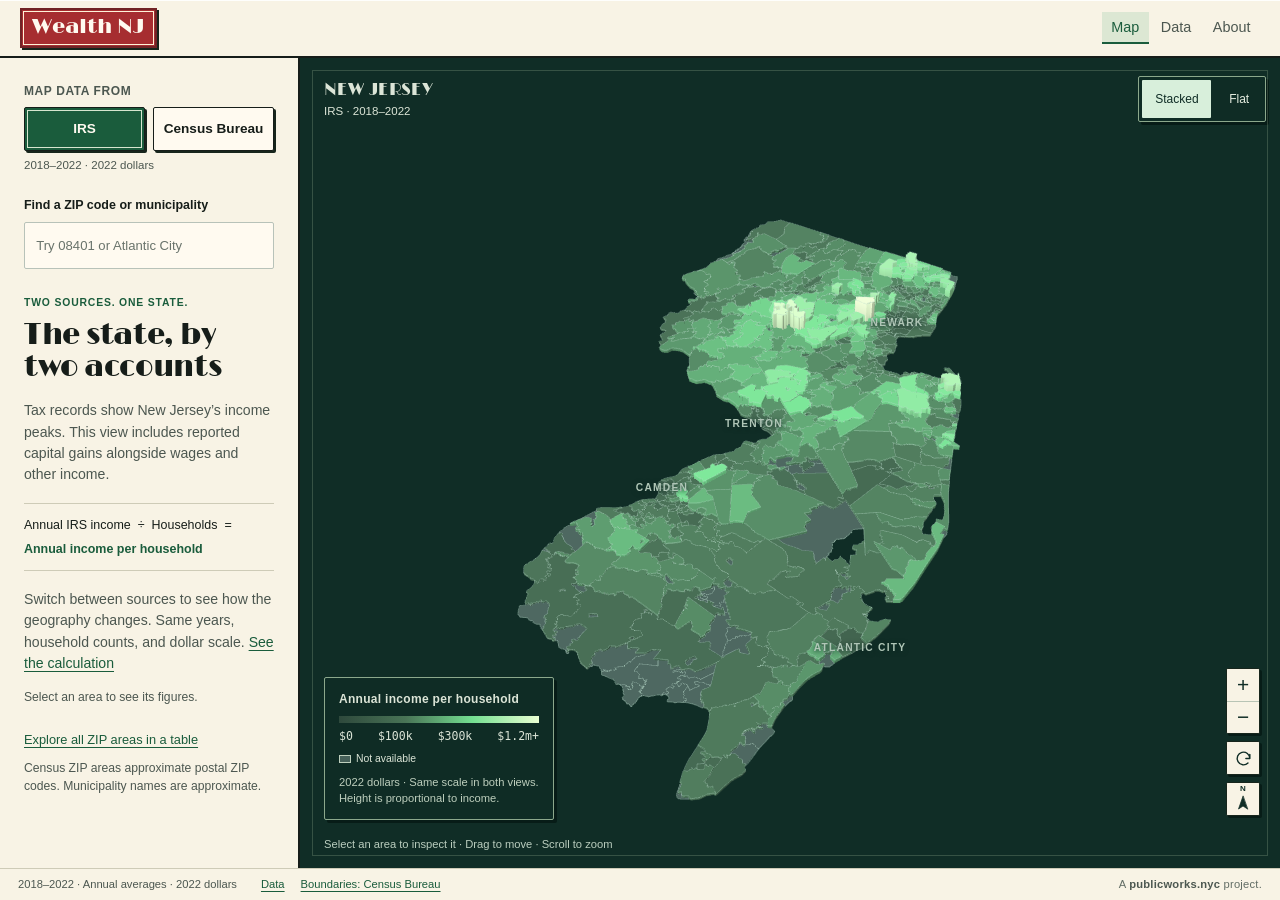
==== commit 55e9d2ae: "Add the publicworks.nyc project line to the map footer Co-Authored-By: Claude Sonnet 5.5 <noreply@an" ====
--- a/docs/index.html
+++ b/docs/index.html
@@ -19,7 +19,7 @@
     />
     <meta name="theme-color" content="#113d30" />
     <link rel="stylesheet" href="vendor/maplibre-gl.css" />
-    <link rel="stylesheet" href="css/site.css?v=20261002" />
+    <link rel="stylesheet" href="css/site.css?v=20261003" />
   </head>
   <body class="map-page">
     <a class="skip" href="#controls">Skip to map controls</a
@@ -119,6 +119,8 @@
             ><a href="https://www.census.gov/programs-surveys/geography/guidance/geo-areas/zctas.html"
               >Boundaries: Census Bureau</a
             ></span
+          ><span class="portfolio-mark"
+            >A <a href="https://publicworks.nyc/">publicworks.nyc</a> project.</span
           >
         </div>
       </section>
--- a/docs/css/site.css
+++ b/docs/css/site.css
@@ -1418,6 +1418,24 @@
   gap: 16px;
   font-size: 0.7rem;
 }
+.map-page .atlas-foot .map-credits {
+  margin-left: 12px;
+}
+.map-page .portfolio-mark {
+  margin-left: auto;
+  white-space: nowrap;
+  letter-spacing: 0.02em;
+  color: var(--ink-faint);
+}
+.map-page .portfolio-mark a {
+  color: var(--ink-soft);
+  font-weight: 600;
+  text-decoration: none;
+}
+.map-page .portfolio-mark a:hover {
+  color: var(--accent);
+  text-decoration: underline;
+}
 .map-heading,
 .map-help {
   color: #304b3b;
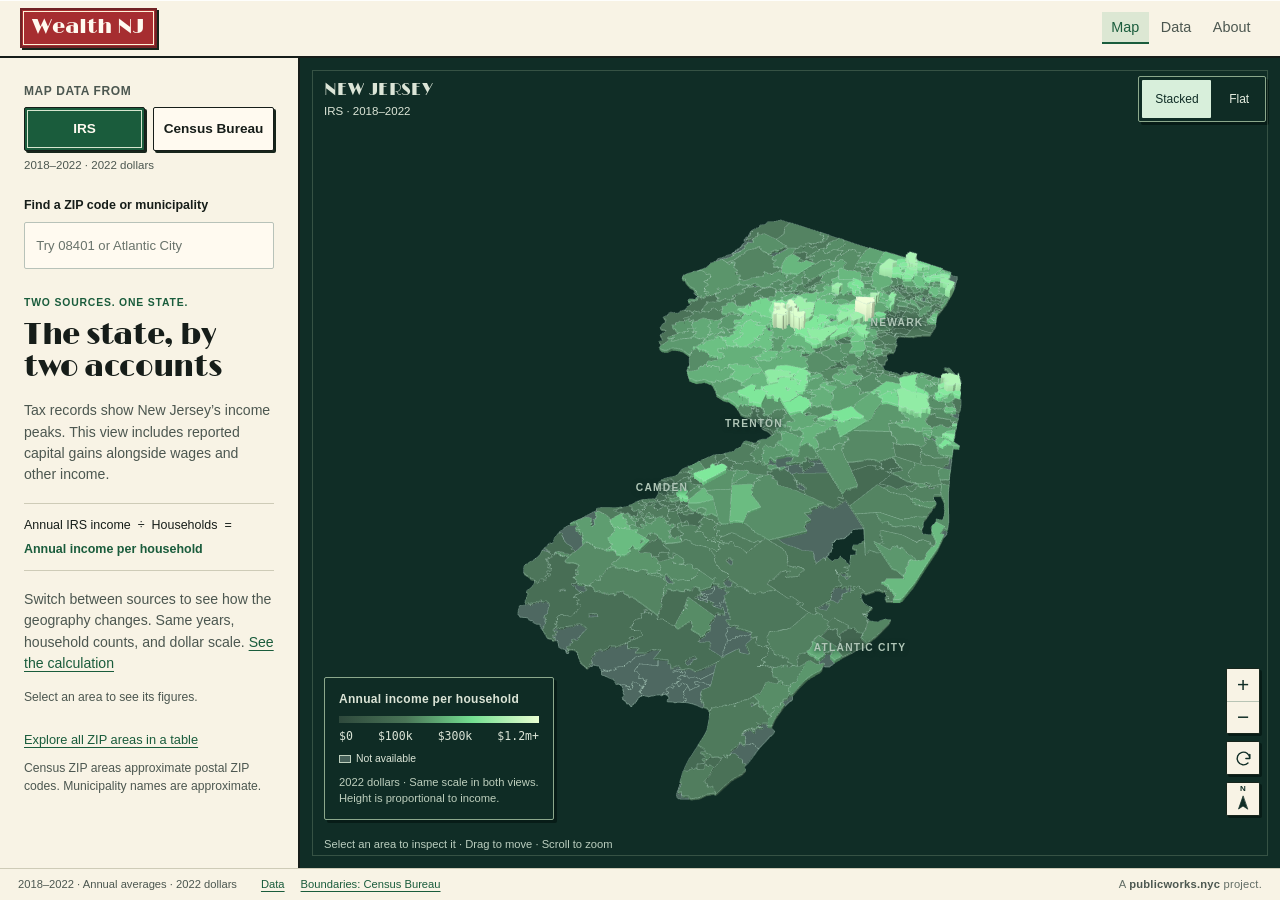
==== commit 6a3ac12b: "Hold the first paint steady and close accessibility gaps Reserve the masthead and script-filled slot" ====
--- a/docs/index.html
+++ b/docs/index.html
@@ -18,8 +18,9 @@
       content="Compare New Jersey income in IRS and Census Bureau data. Same household denominator, years, and dollar scale."
     />
     <meta name="theme-color" content="#113d30" />
+    <link rel="preload" href="data/wealth-nj-zip.geojson" as="fetch" crossorigin="anonymous" />
     <link rel="stylesheet" href="vendor/maplibre-gl.css" />
-    <link rel="stylesheet" href="css/site.css?v=20261003" />
+    <link rel="stylesheet" href="css/site.css?v=20261009" />
   </head>
   <body class="map-page">
     <a class="skip" href="#controls">Skip to map controls</a
@@ -44,8 +45,8 @@
                   role="group"
                   aria-labelledby="source-label"
                 >
-                  <button data-layer="tax" aria-pressed="true">IRS</button>
-                  <button data-layer="census" aria-pressed="false">
+                  <button type="button" data-layer="tax" aria-pressed="true">IRS</button>
+                  <button type="button" data-layer="census" aria-pressed="false">
                     Census Bureau
                   </button>
                 </div>
@@ -83,11 +84,10 @@
             </div>
           </aside>
           <div class="map-stage">
-            <div
+            <section
               id="map"
-              role="region"
               aria-label="New Jersey income map. Search or use the data table to select an area without a mouse."
-            ></div>
+            ></section>
             <div class="map-heading">
               <span class="eyebrow">New Jersey</span
               ><span id="map-period">IRS · 2018–2022</span>
@@ -97,8 +97,8 @@
               role="group"
               aria-label="Map view"
             >
-              <button id="stacked" aria-pressed="true">Stacked</button>
-              <button id="flat" aria-pressed="false">Flat</button>
+              <button type="button" id="stacked" aria-pressed="true">Stacked</button>
+              <button type="button" id="flat" aria-pressed="false">Flat</button>
             </div>
             <div id="map-message" class="map-message" role="status">
               Drawing the state…
@@ -134,6 +134,6 @@
     </main>
 
     <script src="vendor/maplibre-gl.js"></script>
-    <script type="module" src="js/map.js?v=20261002"></script>
+    <script type="module" src="js/map.js?v=20261009"></script>
   </body>
 </html>
--- a/docs/css/site.css
+++ b/docs/css/site.css
@@ -584,7 +584,8 @@
   gap: 1.5rem;
   grid-template-columns: repeat(auto-fit, minmax(13rem, 1fr));
 }
-.footer h4 {
+/* Column titles are h2 for the outline and look like small labels. */
+.footer .footer-head {
   font-size: 0.75rem;
   text-transform: uppercase;
   letter-spacing: 0.09em;
@@ -677,13 +678,6 @@
 .document p {
   line-height: 1.7;
 }
-.jump-links {
-  display: flex;
-  gap: 22px;
-  flex-wrap: wrap;
-  font-size: 0.9rem;
-  padding-block: 12px 20px;
-}
 .downloads {
   display: grid;
   grid-template-columns: repeat(3, 1fr);
@@ -774,6 +768,12 @@
 }
 .source-list h3 {
   margin-top: 0;
+}
+/* WCAG 2.5.8 asks for 24 by 24 pixels. This grows the hit area of a
+   source title link, not its type. */
+.source-list h3 a {
+  display: inline-block;
+  padding-block: 3px;
 }
 .source-list p {
   font-size: 0.85rem;
@@ -1778,10 +1778,6 @@
 .document h2 {
   font-size: 1.7rem;
   line-height: 1.25;
-}
-.jump-links {
-  gap: 8px 22px;
-  border-bottom: 2px solid var(--ink);
 }
 .download {
   border: 1.5px solid var(--ink);
@@ -1935,7 +1931,7 @@
 .share-equations > div {
   min-width: 0;
 }
-.share-equations h4 {
+.share-equations h3 {
   margin: 0 0 10px;
 }
 .share-equations .equation {
@@ -2659,3 +2655,24 @@
   background: #466059;
   border: 1px solid #becfbd;
 }
+
+/* Stable first paint. The masthead and the phone search slot are filled by
+   script. Until they are, each holds the height it will have, so the map and
+   the page below do not jump when they fill. */
+header[data-chrome="masthead"]:empty {
+  display: block;
+  min-height: 57.95px;
+}
+@media (max-width: 360px) {
+  header[data-chrome="masthead"]:empty {
+    min-height: 53.16px;
+  }
+}
+@media (max-width: 720px) {
+  .map-page header[data-chrome="masthead"]:empty {
+    min-height: 48px;
+  }
+  .map-page #mobile-search-slot:empty {
+    min-height: 117px;
+  }
+}
